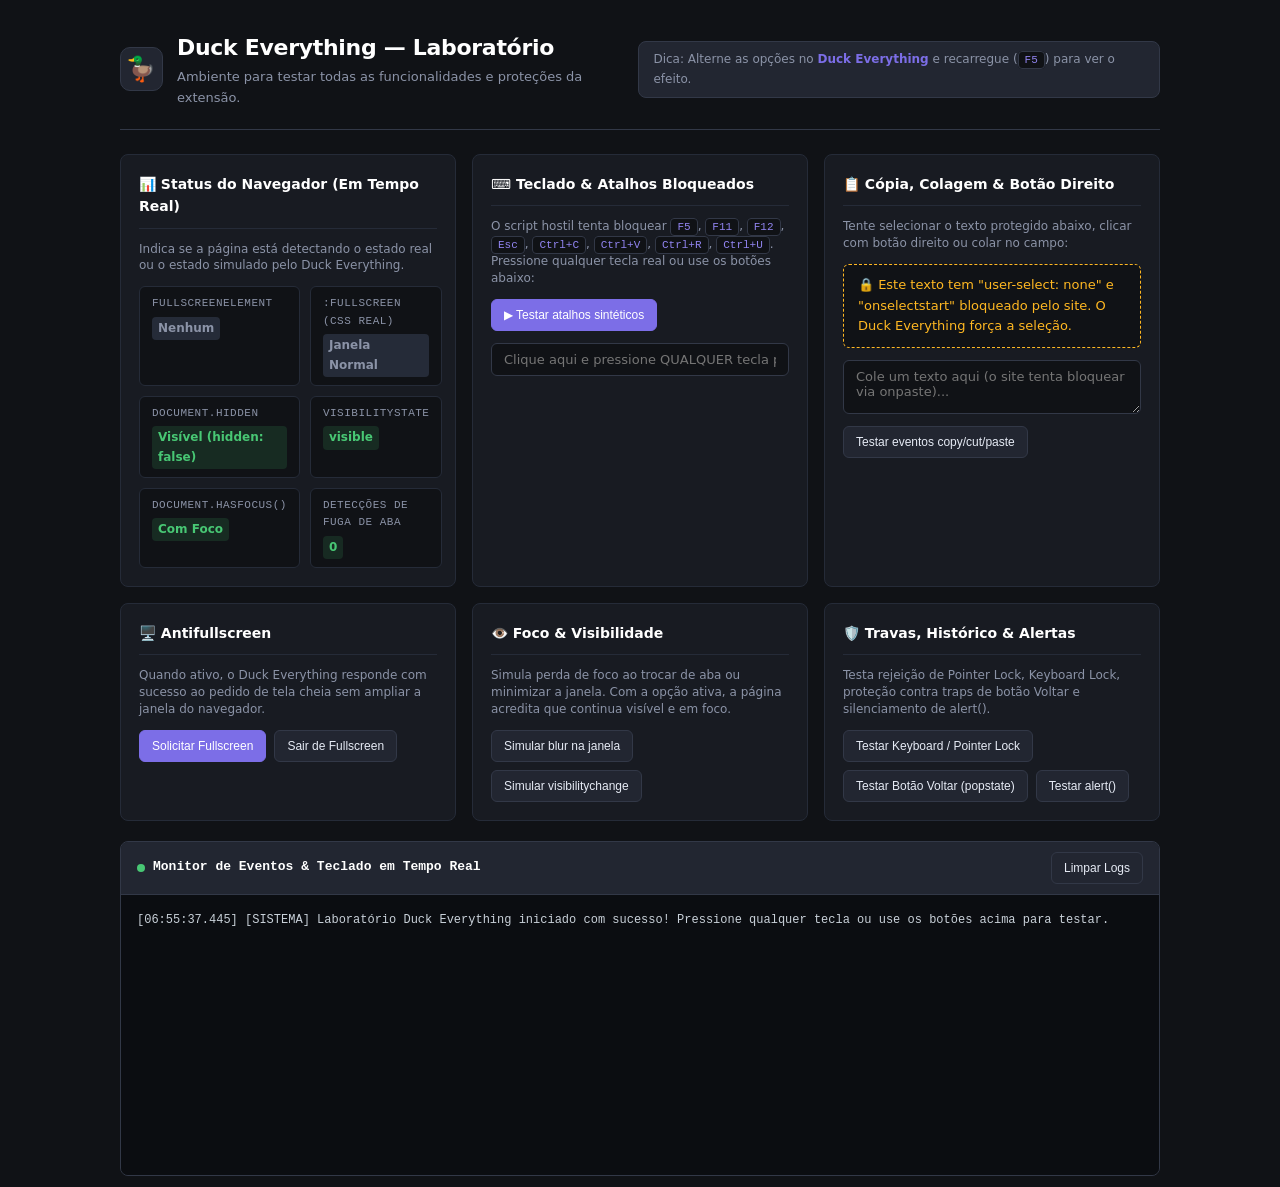
==== lab/index.html @ e4920ffb "Added Lab for testing proposes" ====
<!doctype html>
<html lang="pt-BR">
<head>
  <meta charset="utf-8">
  <meta name="viewport" content="width=device-width, initial-scale=1">
  <title>Duck Everything — Laboratório de Testes</title>
  <link rel="stylesheet" href="lab.css">
</head>
<body>
  <div class="container">
    <!-- Header -->
    <header class="header">
      <div class="header-brand">
        <div class="header-logo">🦆</div>
        <div class="header-title">
          <h1>Duck Everything — Laboratório</h1>
          <p>Ambiente para testar todas as funcionalidades e proteções da extensão.</p>
        </div>
      </div>
      <div class="header-tip">
        Dica: Alterne as opções no <strong>Duck Everything</strong> e recarregue (<kbd>F5</kbd>) para ver o efeito.
      </div>
    </header>

    <!-- Grid de Seções de Teste -->
    <div class="grid">
      
      <!-- 1. Painel de Status em Tempo Real -->
      <div class="card">
        <div class="card-header">
          <span class="card-title">📊 Status do Navegador (Em Tempo Real)</span>
        </div>
        <p class="card-desc">Indica se a página está detectando o estado real ou o estado simulado pelo Duck Everything.</p>
        <div class="status-grid">
          <div class="status-item">
            <span class="status-label">fullscreenElement</span>
            <span id="stat-fullscreen-elem" class="status-badge badge-off">Nenhum</span>
          </div>
          <div class="status-item">
            <span class="status-label">:fullscreen (CSS Real)</span>
            <span id="stat-fullscreen-real" class="status-badge badge-off">Janela Normal</span>
          </div>
          <div class="status-item">
            <span class="status-label">document.hidden</span>
            <span id="stat-hidden" class="status-badge badge-on">Visível (hidden: false)</span>
          </div>
          <div class="status-item">
            <span class="status-label">visibilityState</span>
            <span id="stat-visibility" class="status-badge badge-on">visible</span>
          </div>
          <div class="status-item">
            <span class="status-label">document.hasFocus()</span>
            <span id="stat-focus" class="status-badge badge-on">Com Foco</span>
          </div>
          <div class="status-item">
            <span class="status-label">Detecções de Fuga de Aba</span>
            <span id="stat-escapes" class="status-badge badge-on">0</span>
          </div>
        </div>
      </div>

      <!-- 2. Testes de Teclado & Atalhos -->
      <div class="card">
        <div class="card-header">
          <span class="card-title">⌨️ Teclado & Atalhos Bloqueados</span>
        </div>
        <p class="card-desc">O script hostil tenta bloquear <kbd>F5</kbd>, <kbd>F11</kbd>, <kbd>F12</kbd>, <kbd>Esc</kbd>, <kbd>Ctrl+C</kbd>, <kbd>Ctrl+V</kbd>, <kbd>Ctrl+R</kbd>, <kbd>Ctrl+U</kbd>. Pressione qualquer tecla real ou use os botões abaixo:</p>
        <div class="btn-group">
          <button id="btn-check-shortcuts" class="primary">▶ Testar atalhos sintéticos</button>
        </div>
        <input type="text" placeholder="Clique aqui e pressione QUALQUER tecla para testar o log real">
      </div>

      <!-- 3. Área de Transferência & Menu de Contexto -->
      <div class="card">
        <div class="card-header">
          <span class="card-title">📋 Cópia, Colagem & Botão Direito</span>
        </div>
        <p class="card-desc">Tente selecionar o texto protegido abaixo, clicar com botão direito ou colar no campo:</p>
        <div class="protected-box" id="selection-box" onselectstart="return false">
          🔒 Este texto tem "user-select: none" e "onselectstart" bloqueado pelo site. O Duck Everything força a seleção.
        </div>
        <textarea placeholder="Cole um texto aqui (o site tenta bloquear via onpaste)..."></textarea>
        <div class="btn-group">
          <button id="btn-test-clipboard">Testar eventos copy/cut/paste</button>
        </div>
      </div>

      <!-- 4. Antifullscreen -->
      <div class="card">
        <div class="card-header">
          <span class="card-title">🖥️ Antifullscreen</span>
        </div>
        <p class="card-desc">Quando ativo, o Duck Everything responde com sucesso ao pedido de tela cheia sem ampliar a janela do navegador.</p>
        <div class="btn-group">
          <button id="btn-start-fullscreen" class="primary">Solicitar Fullscreen</button>
          <button id="btn-exit-fullscreen">Sair de Fullscreen</button>
        </div>
      </div>

      <!-- 5. Foco & Visibilidade (Anti-Proctoring) -->
      <div class="card">
        <div class="card-header">
          <span class="card-title">👁️ Foco & Visibilidade</span>
        </div>
        <p class="card-desc">Simula perda de foco ao trocar de aba ou minimizar a janela. Com a opção ativa, a página acredita que continua visível e em foco.</p>
        <div class="btn-group">
          <button id="btn-simulate-blur">Simular blur na janela</button>
          <button id="btn-simulate-visibility">Simular visibilitychange</button>
        </div>
      </div>

      <!-- 6. Travas de Sistema (Locks & History & Alert) -->
      <div class="card">
        <div class="card-header">
          <span class="card-title">🛡️ Travas, Histórico & Alertas</span>
        </div>
        <p class="card-desc">Testa rejeição de Pointer Lock, Keyboard Lock, proteção contra traps de botão Voltar e silenciamento de alert().</p>
        <div class="btn-group">
          <button id="btn-test-locks">Testar Keyboard / Pointer Lock</button>
          <button id="btn-test-history">Testar Botão Voltar (popstate)</button>
          <button id="btn-test-alert">Testar alert()</button>
        </div>
      </div>

    </div>

    <!-- Console de Logs em Tempo Real -->
    <div class="console-card">
      <div class="console-header">
        <h3><span class="dot"></span> Monitor de Eventos & Teclado em Tempo Real</h3>
        <button id="btn-clear-log">Limpar Logs</button>
      </div>
      <pre id="log"></pre>
    </div>
  </div>

  <!-- SCRIPT HOSTIL: Tenta bloquear ações comuns -->
  <script>
    window.addEventListener('error', function(e) {
      const el = document.getElementById('log');
      if (el) el.textContent += '[ERRO NO SCRIPT] ' + e.message + ' em ' + e.filename + ':' + e.lineno + '\n';
    });

    // 1. Bloqueio de Menu de Contexto (botão direito)
    document.addEventListener('contextmenu', function(e) {
      e.preventDefault();
    }, false);

    // 2. Bloqueio de Eventos de Clipboard
    ['copy', 'cut', 'paste'].forEach(function(type) {
      document.addEventListener(type, function(e) {
        e.preventDefault();
      }, false);
    });

    // 3. Bloqueio de Seleção e Arrastar
    ['selectstart', 'dragstart'].forEach(function(type) {
      document.addEventListener(type, function(e) {
        e.preventDefault();
      }, false);
    });

    // 4. Bloqueio de Teclas de Atalho (Teclado)
    document.addEventListener('keydown', function(e) {
      var key = (e.key || '').toLowerCase();
      if (e.key === 'F5' || ((e.ctrlKey || e.metaKey) && key === 'r')) e.preventDefault();
      if ((e.ctrlKey || e.metaKey) && (key === 'c' || key === 'x')) e.preventDefault();
      if ((e.ctrlKey || e.metaKey) && key === 'v') e.preventDefault();
      if ((e.ctrlKey || e.metaKey) && key === 'u') e.preventDefault();
      if (e.key === 'F12' || ((e.ctrlKey || e.metaKey) && e.shiftKey && key === 'i')) e.preventDefault();
      if (e.key === 'F11') e.preventDefault();
      if (e.key === 'Escape' || e.key === 'Esc') e.preventDefault();
    }, false);

    // 5. Armadilha de Histórico
    try {
      history.pushState({ page: 1 }, '', location.href);
      window.addEventListener('popstate', function() {
        history.pushState({ page: 1 }, '', location.href);
      });
    } catch (e) {}

    // 6. Monitoramento de Foco / Troca de Aba
    window.__hostileTabEscapes = 0;
    window.addEventListener('blur', function() {
      window.__hostileTabEscapes = (window.__hostileTabEscapes || 0) + 1;
    });
    document.addEventListener('visibilitychange', function() {
      if (document.visibilityState === 'hidden' || document.hidden) {
        window.__hostileTabEscapes = (window.__hostileTabEscapes || 0) + 1;
      }
    });
  </script>

  <!-- SCRIPT DO LABORATÓRIO: Monitoramento e controles -->
  <script>
    (function() {
      var logBox = document.getElementById('log');

      function pad(n) { return String(n).padStart(2, '0'); }
      function timestamp() {
        var d = new Date();
        return pad(d.getHours()) + ':' + pad(d.getMinutes()) + ':' + pad(d.getSeconds()) + '.' + String(d.getMilliseconds()).padStart(3, '0');
      }

      function appendLog(category, msg) {
        var el = document.getElementById('log');
        if (!el) return;
        var time = timestamp();
        var line = '[' + time + '] [' + category.toUpperCase() + '] ' + msg + '\n';
        el.textContent += line;
        el.scrollTop = el.scrollHeight;
      }

      // 1. MONITORAMENTO REAL DO TECLADO
      window.addEventListener('keydown', function(e) {
        try {
          var modifiers = [];
          if (e.ctrlKey) modifiers.push('Ctrl');
          if (e.shiftKey) modifiers.push('Shift');
          if (e.altKey) modifiers.push('Alt');
          if (e.metaKey) modifiers.push('Meta/Cmd');

          var modStr = modifiers.length ? ' + [' + modifiers.join('+') + ']' : '';
          var status = e.defaultPrevented ? '❌ BLOQUEADO (preventDefault = true)' : '✅ LIBERADO (preventDefault = false)';

          appendLog('TECLADO', 'Tecla: "' + e.key + '" (código: ' + e.code + ')' + modStr + ' | ' + status);
        } catch (err) {
          console.error(err);
        }
      }, true);

      // 2. MONITORAMENTO DE CLIPBOARD E MOUSE
      ['copy', 'cut', 'paste'].forEach(function(type) {
        document.addEventListener(type, function(e) {
          try {
            var status = e.defaultPrevented ? '❌ BLOQUEADO pelo site' : '✅ LIBERADO pelo navegador';
            appendLog('CLIPBOARD', 'Evento "' + type + '" acionado | ' + status);
          } catch (err) {}
        }, true);
      });

      document.addEventListener('contextmenu', function(e) {
        try {
          var status = e.defaultPrevented ? '❌ BLOQUEADO pelo site' : '✅ LIBERADO pelo navegador (menu de contexto deve abrir)';
          appendLog('MOUSE', 'Clique com botão direito (contextmenu) | ' + status);
        } catch (err) {}
      }, true);

      // 3. MONITORAMENTO DE FOCO E VISIBILIDADE
      window.addEventListener('blur', function() {
        appendLog('FOCO', 'Evento "blur" recebido pela janela (perdeu foco)');
      }, true);

      window.addEventListener('focus', function() {
        appendLog('FOCO', 'Evento "focus" recebido pela janela (ganhou foco)');
      }, true);

      document.addEventListener('visibilitychange', function() {
        try {
          appendLog('VISIBILIDADE', 'visibilityState mudou para: "' + document.visibilityState + '" (hidden: ' + document.hidden + ')');
        } catch (err) {}
      }, true);

      document.addEventListener('fullscreenchange', function() {
        appendLog('FULLSCREEN', 'fullscreenchange disparado! fullscreenElement=' + !!document.fullscreenElement);
        updateStatus();
      });

      // 4. ATUALIZAÇÃO DO PAINEL DE STATUS
      function updateStatus() {
        try {
          var fsElem = false;
          try { fsElem = !!(document.fullscreenElement || document.webkitFullscreenElement || document.mozFullScreenElement); } catch (e) {}

          var realCSS = false;
          try {
            if (fsElem) {
              realCSS = !!(document.querySelector(':fullscreen') || document.querySelector(':-moz-full-screen') || document.querySelector(':-webkit-full-screen'));
            }
          } catch (e) {}

          var hidden = false;
          try { hidden = !!document.hidden; } catch (e) {}

          var visState = 'visible';
          try { visState = document.visibilityState || 'visible'; } catch (e) {}

          var focus = true;
          try { focus = typeof document.hasFocus === 'function' ? document.hasFocus() : true; } catch (e) {}

          var escapes = window.__hostileTabEscapes || 0;

          function setBadge(id, active, activeText, inactiveText) {
            var el = document.getElementById(id);
            if (!el) return;
            el.textContent = active ? activeText : inactiveText;
            el.className = 'status-badge ' + (active ? 'badge-on' : 'badge-off');
          }

          setBadge('stat-fullscreen-elem', fsElem, 'Ativo (Simulado/Real)', 'Nenhum');
          setBadge('stat-fullscreen-real', realCSS, 'Em Tela Cheia Real', 'Janela Normal');
          setBadge('stat-hidden', !hidden, 'Visível (hidden: false)', 'Oculto (hidden: true)');
          setBadge('stat-visibility', visState === 'visible', 'visible', visState);
          setBadge('stat-focus', focus, 'Com Foco', 'Sem Foco');

          var escapeEl = document.getElementById('stat-escapes');
          if (escapeEl) {
            escapeEl.textContent = escapes;
            escapeEl.className = 'status-badge ' + (escapes > 0 ? 'badge-warn' : 'badge-on');
          }
        } catch (err) {
          console.error(err);
        }
      }

      // 5. REGISTRO IMEDIATO DOS BOTÕES
      function bind(id, fn) {
        var el = document.getElementById(id);
        if (el) {
          el.onclick = fn;
        }
      }

      bind('btn-start-fullscreen', function() {
        try {
          appendLog('FULLSCREEN', 'Chamando document.documentElement.requestFullscreen()…');
          var elem = document.documentElement;
          var requestFn = elem.requestFullscreen || elem.webkitRequestFullscreen || elem.mozRequestFullScreen;
          if (!requestFn) {
            appendLog('FULLSCREEN', 'requestFullscreen não suportado neste navegador.');
            return;
          }
          var promise = requestFn.call(elem);
          if (promise && typeof promise.then === 'function') {
            promise.then(function() {
              appendLog('FULLSCREEN', 'Promise de fullscreen resolvida com SUCESSO! (Com Antifullscreen ativo, a janela real NÃO expande)');
              updateStatus();
            }).catch(function(e) {
              appendLog('FULLSCREEN', 'Fullscreen rejeitado/falhou: ' + e.name + ' - ' + e.message);
              updateStatus();
            });
          } else {
            appendLog('FULLSCREEN', 'requestFullscreen executado (modo legado).');
            updateStatus();
          }
        } catch (e) {
          appendLog('FULLSCREEN', 'Erro ao chamar fullscreen: ' + e.message);
        }
      });

      bind('btn-exit-fullscreen', function() {
        try {
          appendLog('FULLSCREEN', 'Chamando document.exitFullscreen()…');
          var exitFn = document.exitFullscreen || document.webkitExitFullscreen || document.mozCancelFullScreen;
          if (exitFn) {
            var promise = exitFn.call(document);
            if (promise && typeof promise.then === 'function') {
              promise.then(function() {
                appendLog('FULLSCREEN', 'Saída de fullscreen concluída.');
                updateStatus();
              }).catch(function(e) {
                appendLog('FULLSCREEN', 'Erro ao sair: ' + e.message);
              });
            } else {
              appendLog('FULLSCREEN', 'Saída de fullscreen chamada.');
              updateStatus();
            }
          }
        } catch (e) {
          appendLog('FULLSCREEN', 'Erro ao sair do fullscreen: ' + e.message);
        }
      });

      bind('btn-check-shortcuts', function() {
        appendLog('TESTE', '--- Iniciando teste sintético de atalhos protegidos ---');
        var tests = [
          { key: 'F5', ctrlKey: false },
          { key: 'F11', ctrlKey: false },
          { key: 'F12', ctrlKey: false },
          { key: 'Escape', ctrlKey: false },
          { key: 'c', ctrlKey: true },
          { key: 'v', ctrlKey: true },
          { key: 'r', ctrlKey: true },
          { key: 'u', ctrlKey: true }
        ];

        tests.forEach(function(item) {
          var e = new KeyboardEvent('keydown', { key: item.key, ctrlKey: item.ctrlKey, bubbles: true, cancelable: true });
          document.dispatchEvent(e);
          var label = (item.ctrlKey ? 'Ctrl+' : '') + item.key;
          var status = e.defaultPrevented ? '❌ Bloqueado pelo site' : '✅ Liberado pelo Duck Everything';
          appendLog('ATALHO', label + ': ' + status);
        });

        var ctx = new MouseEvent('contextmenu', { bubbles: true, cancelable: true });
        document.dispatchEvent(ctx);
        appendLog('ATALHO', 'Botão direito (contextmenu): ' + (ctx.defaultPrevented ? '❌ Bloqueado' : '✅ Liberado'));
      });

      bind('btn-simulate-blur', function() {
        appendLog('TESTE', 'Disparando evento sintético window.blur…');
        window.dispatchEvent(new Event('blur'));
        updateStatus();
      });

      bind('btn-simulate-visibility', function() {
        appendLog('TESTE', 'Disparando evento sintético document.visibilitychange…');
        document.dispatchEvent(new Event('visibilitychange'));
        updateStatus();
      });

      bind('btn-test-clipboard', function() {
        appendLog('TESTE', '--- Testando eventos de cópia/colagem ---');
        ['copy', 'cut', 'paste'].forEach(function(type) {
          var e = new Event(type, { bubbles: true, cancelable: true });
          document.dispatchEvent(e);
          var status = e.defaultPrevented ? '❌ Bloqueado' : '✅ Liberado';
          appendLog('CLIPBOARD', type + ': ' + status);
        });
      });

      bind('btn-test-alert', function() {
        appendLog('ALERTA', 'Chamando window.alert("Teste Duck Everything")…');
        var start = performance.now();
        window.alert('Se você está lendo isso, a opção "Silenciar alertas" está desligada ou desativada.');
        var duration = performance.now() - start;
        if (duration < 50) {
          appendLog('ALERTA', 'window.alert() executou em ' + duration.toFixed(1) + 'ms sem travar a tela (SILENCIADO com sucesso pelo Duck Everything)');
        } else {
          appendLog('ALERTA', 'window.alert() exibiu popup e bloqueou por ' + duration.toFixed(0) + 'ms (Alerta NÃO silenciado)');
        }
      });

      bind('btn-test-locks', function() {
        appendLog('LOCKS', '--- Testando proteções contra trava de mouse e teclado ---');
        try {
          if (document.documentElement.requestPointerLock) {
            appendLog('LOCKS', 'Chamando document.documentElement.requestPointerLock()…');
            var p = document.documentElement.requestPointerLock();
            if (p && typeof p.then === 'function') {
              p.then(function() {
                appendLog('LOCKS', 'Pointer Lock aceito! (Opção "Bloquear captura" desligada)');
              }).catch(function(e) {
                appendLog('LOCKS', 'Pointer Lock NEGADO: ' + e.name + ' (' + e.message + ') ✅ (Protegido pelo Duck Everything)');
              });
            }
          }
        } catch (e) {
          appendLog('LOCKS', 'Pointer Lock erro: ' + e.message);
        }

        try {
          if (navigator.keyboard && navigator.keyboard.lock) {
            appendLog('LOCKS', 'Chamando navigator.keyboard.lock()…');
            navigator.keyboard.lock().then(function() {
              appendLog('LOCKS', 'Keyboard Lock aceito! (Opção "Bloquear captura" desligada)');
            }).catch(function(e) {
              appendLog('LOCKS', 'Keyboard Lock NEGADO: ' + e.name + ' (' + e.message + ') ✅ (Protegido pelo Duck Everything)');
            });
          } else {
            appendLog('LOCKS', 'navigator.keyboard.lock não suportado nativamente neste navegador.');
          }
        } catch (e) {
          appendLog('LOCKS', 'Keyboard Lock erro: ' + e.message);
        }
      });

      bind('btn-test-history', function() {
        appendLog('HISTÓRICO', 'Testando botão voltar: empurrando estado e disparando popstate…');
        try {
          history.pushState({ page: 'teste' }, '', location.href);
          var e = new PopStateEvent('popstate', { state: { page: 'teste' }, bubbles: true, cancelable: true });
          window.dispatchEvent(e);
          appendLog('HISTÓRICO', 'Evento popstate despachado. Se "Liberar botão Voltar" estiver ativo, handlers hostis foram interceptados.');
        } catch (err) {
          appendLog('HISTÓRICO', 'Erro ao testar histórico: ' + err.message);
        }
      });

      bind('btn-clear-log', function() {
        var el = document.getElementById('log');
        if (el) el.textContent = '';
      });

      // 6. EXECUÇÃO IMEDIATA E CONTÍNUA
      updateStatus();
      setInterval(updateStatus, 500);
      appendLog('SISTEMA', 'Laboratório Duck Everything iniciado com sucesso! Pressione qualquer tecla ou use os botões acima para testar.');

    })();
  </script>
</body>
</html>
---- lab/lab.css ----
/* ═══════════════════════════════════════════════════════
   Duck Everything — Laboratório de Testes (Styles)
   ═══════════════════════════════════════════════════════ */

:root {
  --bg-base: #101216;
  --bg-surface: #181b22;
  --bg-elevated: #222631;
  --bg-hover: #2c3240;
  --border: #323847;
  --border-subtle: #252b38;
  --accent: #7c6ee7;
  --accent-hover: #9184f0;
  --accent-dim: #7c6ee733;
  --text-main: #e6ebf5;
  --text-muted: #8b93a7;
  --green: #48c774;
  --green-dim: #48c77422;
  --red: #f14668;
  --red-dim: #f1466822;
  --yellow: #ffb822;
  --yellow-dim: #ffb82222;
  --radius: 8px;
}

*, *::before, *::after { box-sizing: border-box; margin: 0; padding: 0; }

body {
  font: 14px/1.6 system-ui, -apple-system, sans-serif;
  background: var(--bg-base);
  color: var(--text-main);
  padding: 30px 20px;
}

.container {
  max-width: 1040px;
  margin: 0 auto;
}

/* ── Header ── */
.header {
  display: flex;
  align-items: center;
  justify-content: space-between;
  padding-bottom: 20px;
  border-bottom: 1px solid var(--border);
  margin-bottom: 24px;
}
.header-brand {
  display: flex;
  align-items: center;
  gap: 14px;
}
.header-logo {
  width: 44px;
  height: 44px;
  background: var(--bg-elevated);
  border: 1px solid var(--border);
  border-radius: 10px;
  display: flex;
  align-items: center;
  justify-content: center;
  font-size: 24px;
}
.header-title h1 {
  font-size: 22px;
  font-weight: 700;
  color: #fff;
  letter-spacing: -0.3px;
}
.header-title p {
  color: var(--text-muted);
  font-size: 13px;
  margin-top: 2px;
}
.header-tip {
  background: var(--bg-elevated);
  border: 1px solid var(--border);
  border-radius: var(--radius);
  padding: 8px 14px;
  font-size: 12px;
  color: var(--text-muted);
}
.header-tip strong {
  color: var(--accent);
}

/* ── Grid Layout ── */
.grid {
  display: grid;
  grid-template-columns: repeat(auto-fit, minmax(320px, 1fr));
  gap: 16px;
  margin-bottom: 20px;
}

/* ── Cards ── */
.card {
  background: var(--bg-surface);
  border: 1px solid var(--border-subtle);
  border-radius: var(--radius);
  padding: 18px;
  display: flex;
  flex-direction: column;
  gap: 12px;
}
.card-header {
  display: flex;
  align-items: center;
  justify-content: space-between;
  border-bottom: 1px solid var(--border-subtle);
  padding-bottom: 10px;
}
.card-title {
  font-size: 14px;
  font-weight: 600;
  color: #fff;
  display: flex;
  align-items: center;
  gap: 8px;
}
.card-desc {
  font-size: 12px;
  color: var(--text-muted);
  line-height: 1.4;
}

/* ── Status List ── */
.status-grid {
  display: grid;
  grid-template-columns: 1fr 1fr;
  gap: 10px;
}
.status-item {
  background: var(--bg-base);
  border: 1px solid var(--border-subtle);
  border-radius: 6px;
  padding: 8px 12px;
  display: flex;
  flex-direction: column;
  gap: 4px;
}
.status-label {
  font-size: 11px;
  color: var(--text-muted);
  text-transform: uppercase;
  letter-spacing: 0.5px;
  font-family: monospace;
}
.status-badge {
  font-size: 12px;
  font-weight: 600;
  display: inline-block;
  border-radius: 4px;
  padding: 2px 6px;
  width: fit-content;
}
.badge-on {
  background: var(--green-dim);
  color: var(--green);
}
.badge-off {
  background: var(--border-subtle);
  color: var(--text-muted);
}
.badge-warn {
  background: var(--yellow-dim);
  color: var(--yellow);
}

/* ── Interactive Elements ── */
.btn-group {
  display: flex;
  flex-wrap: wrap;
  gap: 8px;
}
button {
  background: var(--bg-elevated);
  color: var(--text-main);
  border: 1px solid var(--border);
  border-radius: 6px;
  padding: 8px 12px;
  font-size: 12px;
  font-weight: 500;
  cursor: pointer;
  transition: all 0.15s ease;
  display: inline-flex;
  align-items: center;
  gap: 6px;
}
button:hover {
  background: var(--bg-hover);
  border-color: var(--accent);
  color: #fff;
}
button.primary {
  background: var(--accent);
  border-color: var(--accent);
  color: #fff;
}
button.primary:hover {
  background: var(--accent-hover);
  border-color: var(--accent-hover);
}
button.danger {
  background: var(--red-dim);
  border-color: var(--red);
  color: var(--red);
}
button.danger:hover {
  background: var(--red);
  color: #fff;
}

input, textarea {
  width: 100%;
  background: var(--bg-base);
  border: 1px solid var(--border);
  border-radius: 6px;
  padding: 8px 12px;
  color: #fff;
  font: 13px system-ui;
  outline: none;
  transition: border-color 0.15s;
}
input:focus, textarea:focus {
  border-color: var(--accent);
}
textarea {
  resize: vertical;
  min-height: 54px;
}

.protected-box {
  background: var(--bg-base);
  border: 1px dashed var(--yellow);
  border-radius: 6px;
  padding: 10px 14px;
  font-size: 13px;
  color: var(--yellow);
  user-select: none;
  -webkit-user-select: none;
}

kbd {
  background: var(--bg-base);
  border: 1px solid var(--border);
  border-radius: 4px;
  padding: 2px 6px;
  font-family: monospace;
  font-size: 11px;
  color: var(--accent-hover);
}

/* ── Console Log Area ── */
.console-card {
  background: var(--bg-surface);
  border: 1px solid var(--border);
  border-radius: var(--radius);
  margin-top: 10px;
  overflow: hidden;
}
.console-header {
  display: flex;
  align-items: center;
  justify-content: space-between;
  padding: 10px 16px;
  background: var(--bg-elevated);
  border-bottom: 1px solid var(--border);
}
.console-header h3 {
  font-size: 13px;
  font-weight: 600;
  color: #fff;
  font-family: monospace;
  display: flex;
  align-items: center;
  gap: 8px;
}
.console-header .dot {
  width: 8px;
  height: 8px;
  border-radius: 50%;
  background: var(--green);
}
pre#log {
  background: #0b0d11;
  color: #c9d1d9;
  font: 12px/1.5 'Cascadia Code', 'Fira Code', 'JetBrains Mono', Consolas, monospace;
  padding: 16px;
  height: 280px;
  overflow-y: auto;
  white-space: pre-wrap;
  word-break: break-all;
  scrollbar-width: thin;
}
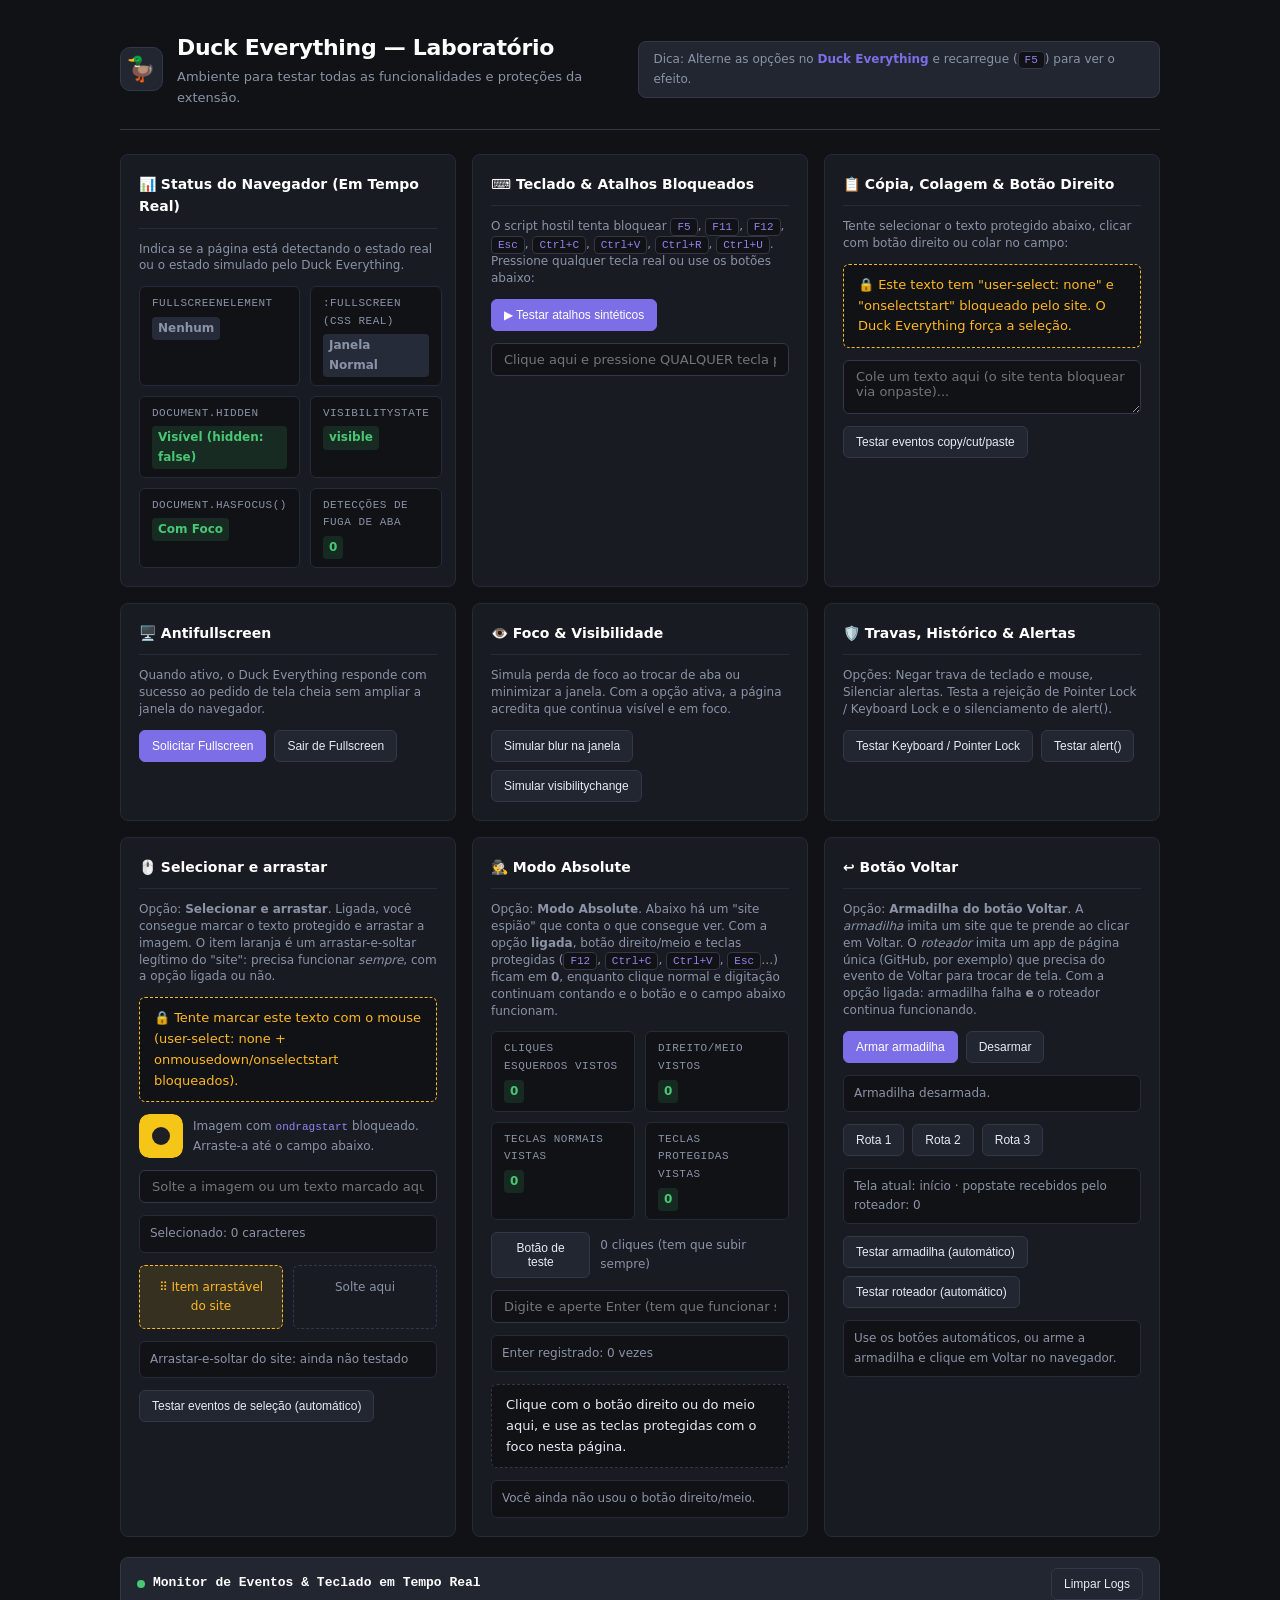
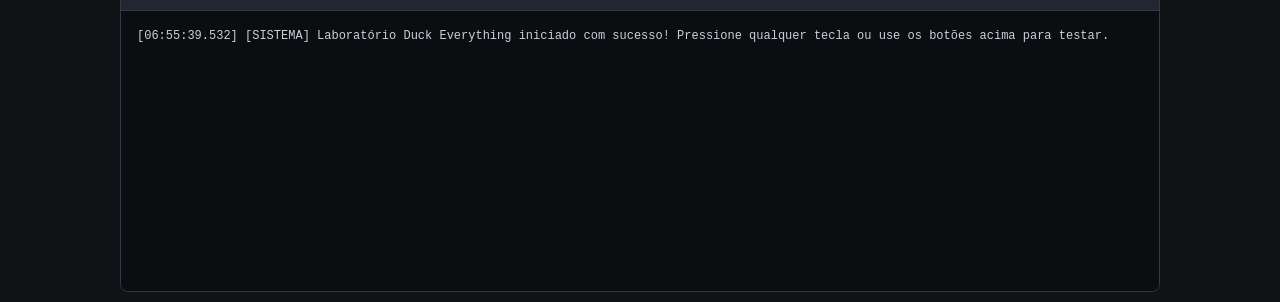
==== commit 0caf2661: "Fix Chrome support and rework option rules so each toggle only affects its own feature" ====
--- a/lab/index.html
+++ b/lab/index.html
@@ -115,12 +115,83 @@
         <div class="card-header">
           <span class="card-title">🛡️ Travas, Histórico & Alertas</span>
         </div>
-        <p class="card-desc">Testa rejeição de Pointer Lock, Keyboard Lock, proteção contra traps de botão Voltar e silenciamento de alert().</p>
+        <p class="card-desc">Opções: Negar trava de teclado e mouse, Silenciar alertas. Testa a rejeição de Pointer Lock / Keyboard Lock e o silenciamento de alert().</p>
         <div class="btn-group">
           <button id="btn-test-locks">Testar Keyboard / Pointer Lock</button>
-          <button id="btn-test-history">Testar Botão Voltar (popstate)</button>
           <button id="btn-test-alert">Testar alert()</button>
         </div>
+      </div>
+
+      <!-- 7. Selecionar e arrastar -->
+      <div class="card">
+        <div class="card-header">
+          <span class="card-title">🖱️ Selecionar e arrastar</span>
+        </div>
+        <p class="card-desc">Opção: <strong>Selecionar e arrastar</strong>. Ligada, você consegue marcar o texto protegido e arrastar a imagem. O item laranja é um arrastar-e-soltar legítimo do "site": precisa funcionar <em>sempre</em>, com a opção ligada ou não.</p>
+        <div class="protected-box nosel" id="sel-protected" onselectstart="return false" onmousedown="return false">
+          🔒 Tente marcar este texto com o mouse (user-select: none + onmousedown/onselectstart bloqueados).
+        </div>
+        <div class="drag-row">
+          <img id="drag-img" ondragstart="return false" alt="pato" width="44" height="44"
+               src="data:image/svg+xml;utf8,%3Csvg xmlns='http://www.w3.org/2000/svg' width='44' height='44'%3E%3Crect width='44' height='44' rx='10' fill='%23f5c518'/%3E%3Ccircle cx='22' cy='22' r='9' fill='%231e1f24'/%3E%3C/svg%3E">
+          <span>Imagem com <code>ondragstart</code> bloqueado. Arraste-a até o campo abaixo.</span>
+        </div>
+        <input type="text" id="drop-field" placeholder="Solte a imagem ou um texto marcado aqui">
+        <div class="result" id="sel-readout">Selecionado: 0 caracteres</div>
+        <div class="dnd">
+          <div id="dnd-item" class="dnd-item" draggable="true">⠿ Item arrastável do site</div>
+          <div id="dnd-zone" class="dnd-zone">Solte aqui</div>
+        </div>
+        <div class="result" id="dnd-result">Arrastar-e-soltar do site: ainda não testado</div>
+        <div class="btn-group">
+          <button id="btn-test-selection">Testar eventos de seleção (automático)</button>
+        </div>
+      </div>
+
+      <!-- 8. Modo Absolute -->
+      <div class="card">
+        <div class="card-header">
+          <span class="card-title">🕵️ Modo Absolute</span>
+        </div>
+        <p class="card-desc">Opção: <strong>Modo Absolute</strong>. Abaixo há um "site espião" que conta o que consegue ver. Com a opção <strong>ligada</strong>, botão direito/meio e teclas protegidas (<kbd>F12</kbd>, <kbd>Ctrl+C</kbd>, <kbd>Ctrl+V</kbd>, <kbd>Esc</kbd>…) ficam em <strong>0</strong>, enquanto clique normal e digitação continuam contando e o botão e o campo abaixo funcionam.</p>
+        <div class="status-grid">
+          <div class="status-item"><span class="status-label">Cliques esquerdos vistos</span><span id="spy-left" class="status-badge badge-on">0</span></div>
+          <div class="status-item"><span class="status-label">Direito/meio vistos</span><span id="spy-other" class="status-badge badge-on">0</span></div>
+          <div class="status-item"><span class="status-label">Teclas normais vistas</span><span id="spy-keys" class="status-badge badge-on">0</span></div>
+          <div class="status-item"><span class="status-label">Teclas protegidas vistas</span><span id="spy-prot" class="status-badge badge-on">0</span></div>
+        </div>
+        <div class="drag-row">
+          <button id="abs-button">Botão de teste</button>
+          <span id="abs-button-count">0 cliques (tem que subir sempre)</span>
+        </div>
+        <input type="text" id="abs-input" placeholder="Digite e aperte Enter (tem que funcionar sempre)">
+        <div class="result" id="abs-input-count">Enter registrado: 0 vezes</div>
+        <div class="protected-box" id="abs-pad" style="user-select:text;color:var(--text-main);border-color:var(--border)">Clique com o botão direito ou do meio aqui, e use as teclas protegidas com o foco nesta página.</div>
+        <div class="result" id="abs-verdict">Você ainda não usou o botão direito/meio.</div>
+      </div>
+
+      <!-- 9. Botão Voltar -->
+      <div class="card">
+        <div class="card-header">
+          <span class="card-title">↩️ Botão Voltar</span>
+        </div>
+        <p class="card-desc">Opção: <strong>Armadilha do botão Voltar</strong>. A <em>armadilha</em> imita um site que te prende ao clicar em Voltar. O <em>roteador</em> imita um app de página única (GitHub, por exemplo) que precisa do evento de Voltar para trocar de tela. Com a opção ligada: armadilha falha <strong>e</strong> o roteador continua funcionando.</p>
+        <div class="btn-group">
+          <button id="trap-arm" class="primary">Armar armadilha</button>
+          <button id="trap-disarm">Desarmar</button>
+        </div>
+        <div class="result" id="trap-status">Armadilha desarmada.</div>
+        <div class="btn-group">
+          <button id="route-1">Rota 1</button>
+          <button id="route-2">Rota 2</button>
+          <button id="route-3">Rota 3</button>
+        </div>
+        <div class="result" id="route-status">Tela atual: início · popstate recebidos pelo roteador: 0</div>
+        <div class="btn-group">
+          <button id="btn-test-trap">Testar armadilha (automático)</button>
+          <button id="btn-test-router">Testar roteador (automático)</button>
+        </div>
+        <div class="result" id="history-result">Use os botões automáticos, ou arme a armadilha e clique em Voltar no navegador.</div>
       </div>
 
     </div>
@@ -157,9 +228,15 @@
     // 3. Bloqueio de Seleção e Arrastar
     ['selectstart', 'dragstart'].forEach(function(type) {
       document.addEventListener(type, function(e) {
+        // Um site real não bloqueia o próprio arrastar-e-soltar.
+        if (e.target.closest && e.target.closest('[draggable="true"]')) return;
         e.preventDefault();
       }, false);
     });
+    // 3b. Anti-seleção por mousedown (área .nosel)
+    document.addEventListener('mousedown', function(e) {
+      if (e.target.closest && e.target.closest('.nosel')) e.preventDefault();
+    }, false);
 
     // 4. Bloqueio de Teclas de Atalho (Teclado)
     document.addEventListener('keydown', function(e) {
@@ -173,13 +250,13 @@
       if (e.key === 'Escape' || e.key === 'Esc') e.preventDefault();
     }, false);
 
-    // 5. Armadilha de Histórico
-    try {
-      history.pushState({ page: 1 }, '', location.href);
-      window.addEventListener('popstate', function() {
-        history.pushState({ page: 1 }, '', location.href);
-      });
-    } catch (e) {}
+    // 5. Armadilha de Histórico: só liga ao clicar em "Armar armadilha" (cartão Botão Voltar)
+    window.__trap = { armed: false, reacted: 0 };
+    window.addEventListener('popstate', function() {
+      if (!window.__trap.armed) return;
+      window.__trap.reacted++;
+      history.pushState({ trap: true }, '', location.href);
+    });
 
     // 6. Monitoramento de Foco / Troca de Aba
     window.__hostileTabEscapes = 0;
@@ -491,5 +568,111 @@
 
     })();
   </script>
+
+  <!-- SCRIPT DO LABORATÓRIO: testes de seleção, Absolute e Voltar -->
+  <script>
+    (function() {
+      var $ = function(id) { return document.getElementById(id); };
+      function log(cat, msg) {
+        var el = $('log'); if (!el) return;
+        var d = new Date(), p = function(n, w) { return String(n).padStart(w || 2, '0'); };
+        el.textContent += '[' + p(d.getHours()) + ':' + p(d.getMinutes()) + ':' + p(d.getSeconds()) + '.' + p(d.getMilliseconds(), 3) + '] [' + cat + '] ' + msg + '\n';
+        el.scrollTop = el.scrollHeight;
+      }
+      function set(id, text, cls) { var el = $(id); if (!el) return; el.textContent = text; if (cls !== undefined) el.className = 'result ' + cls; }
+
+      // ── Selecionar e arrastar ──
+      document.addEventListener('selectionchange', function() {
+        set('sel-readout', 'Selecionado: ' + String(window.getSelection()).length + ' caracteres');
+      });
+      var dndStarts = 0;
+      $('dnd-item').addEventListener('dragstart', function(e) {
+        dndStarts++; e.dataTransfer.setData('text/plain', 'item-do-site');
+        set('dnd-result', 'Arrastar-e-soltar do site: arrastando… (dragstart visto ' + dndStarts + 'x)');
+      });
+      $('dnd-zone').addEventListener('dragover', function(e) { e.preventDefault(); });
+      $('dnd-zone').addEventListener('drop', function(e) {
+        e.preventDefault();
+        set('dnd-result', 'Arrastar-e-soltar do site: ✅ funcionou (soltou "' + e.dataTransfer.getData('text/plain') + '")', 'ok');
+        log('ARRASTAR', 'Drop legítimo do site recebido.');
+      });
+      $('btn-test-selection').onclick = function() {
+        var box = $('sel-protected');
+        ['selectstart', 'dragstart'].forEach(function(type) {
+          var e = new Event(type, { bubbles: true, cancelable: true });
+          box.dispatchEvent(e);
+          log('SELEÇÃO', type + ': ' + (e.defaultPrevented ? '❌ Bloqueado pelo site' : '✅ Liberado'));
+        });
+        var m = new MouseEvent('mousedown', { bubbles: true, cancelable: true, button: 0 });
+        box.dispatchEvent(m);
+        log('SELEÇÃO', 'mousedown (anti-seleção): ' + (m.defaultPrevented ? '❌ Bloqueado pelo site' : '✅ Liberado'));
+      };
+
+      // ── Modo Absolute: o "site espião" ──
+      var spy = { left: 0, other: 0, keys: 0, prot: 0 }, real = { other: 0 }, enters = 0, btnClicks = 0;
+      function isProtected(e) {
+        var k = (e.key || '').toLowerCase(), m = e.ctrlKey || e.metaKey;
+        return ['f5', 'f11', 'f12', 'escape'].indexOf(k) > -1 || (m && ['c', 'x', 'v', 'r', 'u', 'i'].indexOf(k) > -1);
+      }
+      function refresh() {
+        set('spy-left', spy.left); set('spy-other', spy.other); set('spy-keys', spy.keys); set('spy-prot', spy.prot);
+        ['spy-other', 'spy-prot'].forEach(function(id) { $(id).className = 'status-badge ' + (Number($(id).textContent) > 0 ? 'badge-warn' : 'badge-on'); });
+        if (real.other === 0) set('abs-verdict', 'Você ainda não usou o botão direito/meio.', '');
+        else if (spy.other === 0) set('abs-verdict', '✅ Você clicou ' + real.other + 'x com direito/meio e o site não viu nenhum (Modo Absolute ativo).', 'ok');
+        else set('abs-verdict', '👀 Você clicou ' + real.other + 'x com direito/meio e o site viu ' + spy.other + ' (Modo Absolute desligado).', 'warn');
+      }
+      // pointerdown não é tocado pela extensão: serve de "verdade" do que você realmente fez.
+      window.addEventListener('pointerdown', function(e) { if (e.button !== 0) { real.other++; refresh(); } }, true);
+      window.addEventListener('mousedown', function(e) { if (e.button === 0) spy.left++; else spy.other++; refresh(); }, true);
+      window.addEventListener('keydown', function(e) { if (isProtected(e)) spy.prot++; else spy.keys++; refresh(); }, true);
+      $('abs-button').onclick = function() { btnClicks++; set('abs-button-count', btnClicks + ' cliques (tem que subir sempre)'); };
+      $('abs-input').addEventListener('keydown', function(e) { if (e.key === 'Enter') { enters++; set('abs-input-count', 'Enter registrado: ' + enters + ' vezes'); } });
+      refresh();
+
+      // ── Botão Voltar ──
+      function arm(on) {
+        window.__trap.armed = on;
+        set('trap-status', on ? 'Armadilha ARMADA. Clique em Voltar no navegador. Reações: ' + window.__trap.reacted : 'Armadilha desarmada.');
+      }
+      $('trap-arm').onclick = function() { history.pushState({ trap: true }, '', location.href); arm(true); log('VOLTAR', 'Armadilha armada.'); };
+      $('trap-disarm').onclick = function() { arm(false); };
+      window.addEventListener('popstate', function() {
+        if (window.__trap.armed) set('trap-status', 'Armadilha ARMADA. Reações: ' + window.__trap.reacted + ' · entradas no histórico: ' + history.length);
+      });
+      var screenName = 'início', pops = 0;
+      function render() { set('route-status', 'Tela atual: ' + screenName + ' · popstate recebidos pelo roteador: ' + pops); }
+      [1, 2, 3].forEach(function(n) {
+        $('route-' + n).onclick = function() { screenName = 'rota ' + n; history.pushState({ route: n }, '', '#/rota-' + n); render(); };
+      });
+      // Roteador de SPA: troca de tela a partir do popstate (como o GitHub/Turbo fazem).
+      window.addEventListener('popstate', function(e) {
+        pops++; screenName = e.state && e.state.route ? 'rota ' + e.state.route : 'início'; render();
+      });
+      $('btn-test-trap').onclick = function() {
+        arm(true);
+        // replaceState não é bloqueado; se depois do popstate o estado virar {trap:true}, a armadilha empurrou o histórico.
+        history.replaceState({ probe: true }, '', location.href);
+        window.dispatchEvent(new PopStateEvent('popstate', { state: null }));
+        setTimeout(function() {
+          var grew = !!(history.state && history.state.trap);
+          arm(false);
+          set('history-result', grew ? '❌ A armadilha empurrou o histórico (opção desligada).' : '✅ A armadilha não conseguiu prender o histórico.', grew ? 'warn' : 'ok');
+          log('VOLTAR', 'Teste da armadilha: ' + (grew ? 'prendeu' : 'bloqueada'));
+        }, 60);
+      };
+      $('btn-test-router').onclick = function() {
+        var seen = pops;
+        history.pushState({ route: 1 }, '', '#/rota-1'); screenName = 'rota 1';
+        history.pushState({ route: 2 }, '', '#/rota-2'); screenName = 'rota 2'; render();
+        history.back();
+        setTimeout(function() {
+          var okay = pops > seen && screenName === 'rota 1';
+          set('history-result', okay ? '✅ O roteador recebeu o Voltar e trocou de tela.' : '❌ O Voltar foi engolido: a URL mudou, mas a tela ficou em "' + screenName + '" (igual ao bug do GitHub).', okay ? 'ok' : 'warn');
+          log('VOLTAR', 'Teste do roteador: ' + (okay ? 'ok' : 'FALHOU'));
+        }, 150);
+      };
+    })();
+  </script>
 </body>
+
 </html>
--- a/lab/lab.css
+++ b/lab/lab.css
@@ -293,3 +293,25 @@
   word-break: break-all;
   scrollbar-width: thin;
 }
+
+/* ── Testes de seleção, Absolute e Voltar ── */
+.result {
+  font-size: 12px;
+  color: var(--text-muted);
+  background: var(--bg-base);
+  border: 1px solid var(--border-subtle);
+  border-radius: 6px;
+  padding: 8px 10px;
+}
+.result.ok   { color: var(--green);  border-color: var(--green);  background: var(--green-dim); }
+.result.warn { color: var(--yellow); border-color: var(--yellow); background: var(--yellow-dim); }
+.drag-row { display: flex; align-items: center; gap: 10px; font-size: 12px; color: var(--text-muted); }
+.drag-row img { border-radius: 10px; flex: none; }
+.dnd { display: grid; grid-template-columns: 1fr 1fr; gap: 10px; }
+.dnd-item, .dnd-zone {
+  padding: 12px; border-radius: 6px; font-size: 12px; text-align: center;
+  border: 1px dashed var(--border);
+}
+.dnd-item { background: var(--yellow-dim); color: var(--yellow); border-color: var(--yellow); cursor: grab; }
+.dnd-zone { color: var(--text-muted); }
+code { font-family: monospace; font-size: 11px; color: var(--accent-hover); }
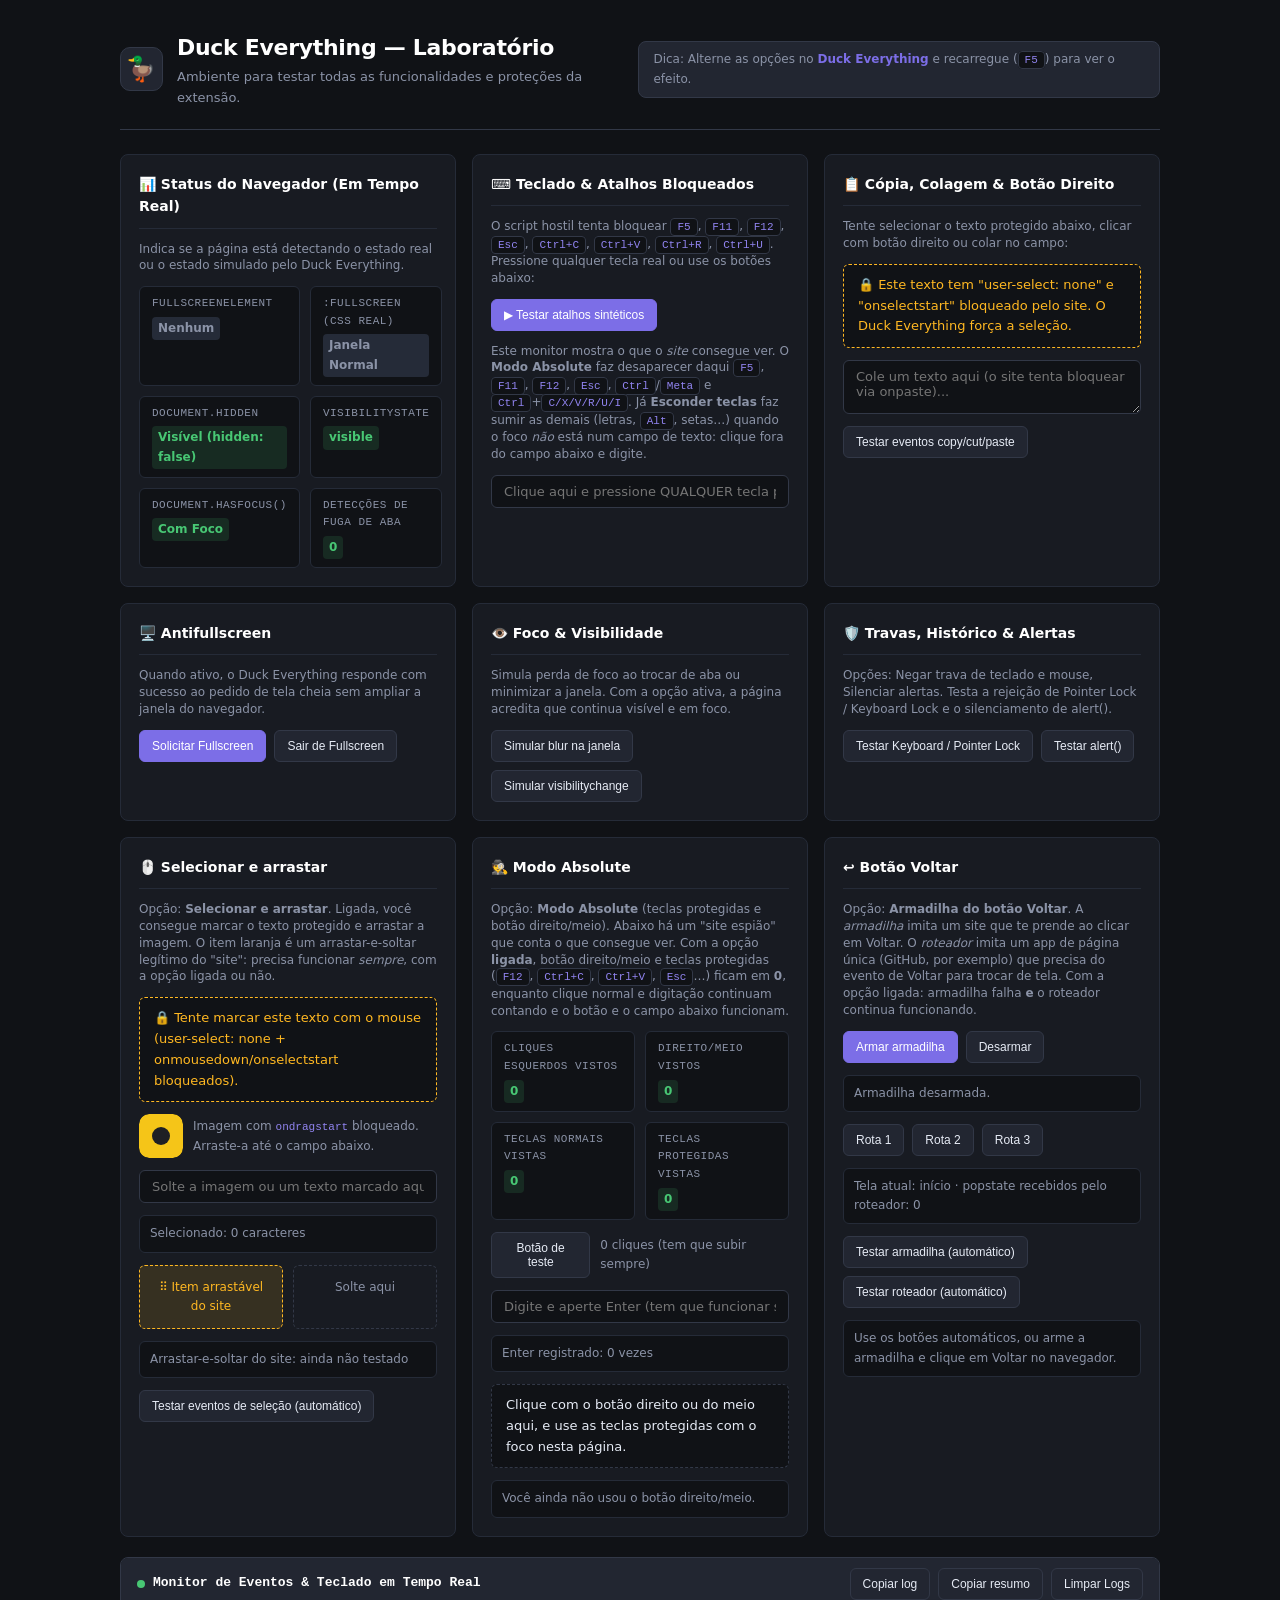
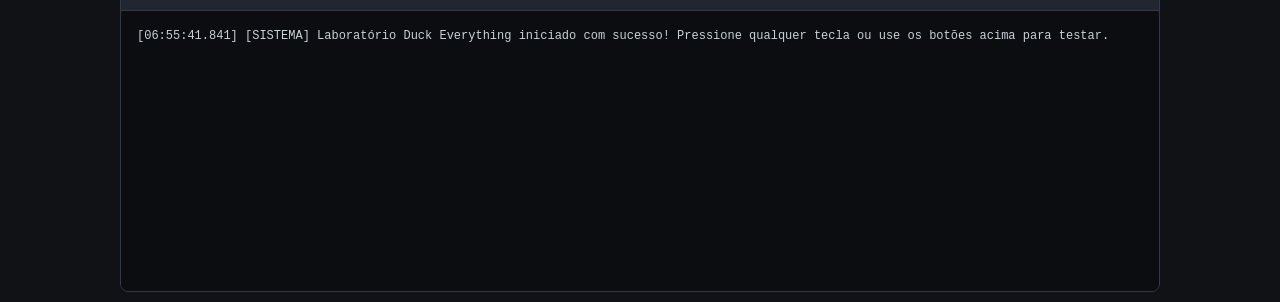
==== commit 1e249f65: "Merge copy/paste option and add keys option - Merge copy and paste into a single clipboard option, m" ====
--- a/lab/index.html
+++ b/lab/index.html
@@ -68,6 +68,7 @@
         <div class="btn-group">
           <button id="btn-check-shortcuts" class="primary">▶ Testar atalhos sintéticos</button>
         </div>
+        <p class="card-desc">Este monitor mostra o que o <em>site</em> consegue ver. O <strong>Modo Absolute</strong> faz desaparecer daqui <kbd>F5</kbd>, <kbd>F11</kbd>, <kbd>F12</kbd>, <kbd>Esc</kbd>, <kbd>Ctrl</kbd>/<kbd>Meta</kbd> e <kbd>Ctrl</kbd>+<kbd>C/X/V/R/U/I</kbd>. Já <strong>Esconder teclas</strong> faz sumir as demais (letras, <kbd>Alt</kbd>, setas…) quando o foco <em>não</em> está num campo de texto: clique fora do campo abaixo e digite.</p>
         <input type="text" placeholder="Clique aqui e pressione QUALQUER tecla para testar o log real">
       </div>
 
@@ -153,7 +154,7 @@
         <div class="card-header">
           <span class="card-title">🕵️ Modo Absolute</span>
         </div>
-        <p class="card-desc">Opção: <strong>Modo Absolute</strong>. Abaixo há um "site espião" que conta o que consegue ver. Com a opção <strong>ligada</strong>, botão direito/meio e teclas protegidas (<kbd>F12</kbd>, <kbd>Ctrl+C</kbd>, <kbd>Ctrl+V</kbd>, <kbd>Esc</kbd>…) ficam em <strong>0</strong>, enquanto clique normal e digitação continuam contando e o botão e o campo abaixo funcionam.</p>
+        <p class="card-desc">Opção: <strong>Modo Absolute</strong> (teclas protegidas e botão direito/meio). Abaixo há um "site espião" que conta o que consegue ver. Com a opção <strong>ligada</strong>, botão direito/meio e teclas protegidas (<kbd>F12</kbd>, <kbd>Ctrl+C</kbd>, <kbd>Ctrl+V</kbd>, <kbd>Esc</kbd>…) ficam em <strong>0</strong>, enquanto clique normal e digitação continuam contando e o botão e o campo abaixo funcionam.</p>
         <div class="status-grid">
           <div class="status-item"><span class="status-label">Cliques esquerdos vistos</span><span id="spy-left" class="status-badge badge-on">0</span></div>
           <div class="status-item"><span class="status-label">Direito/meio vistos</span><span id="spy-other" class="status-badge badge-on">0</span></div>
@@ -200,7 +201,11 @@
     <div class="console-card">
       <div class="console-header">
         <h3><span class="dot"></span> Monitor de Eventos & Teclado em Tempo Real</h3>
-        <button id="btn-clear-log">Limpar Logs</button>
+        <div class="console-actions">
+          <button id="btn-copy-log" title="Copia o log completo, com cabeçalho do navegador">Copiar log</button>
+          <button id="btn-copy-summary" title="Copia uma linha por evento diferente, com contagem (×N)">Copiar resumo</button>
+          <button id="btn-clear-log">Limpar Logs</button>
+        </div>
       </div>
       <pre id="log"></pre>
     </div>
@@ -221,6 +226,7 @@
     // 2. Bloqueio de Eventos de Clipboard
     ['copy', 'cut', 'paste'].forEach(function(type) {
       document.addEventListener(type, function(e) {
+        if (window.__labCopying) return; // o botão "Copiar log" do próprio lab
         e.preventDefault();
       }, false);
     });
@@ -326,12 +332,19 @@
       }, true);
 
       // 3. MONITORAMENTO DE FOCO E VISIBILIDADE
-      window.addEventListener('blur', function() {
-        appendLog('FOCO', 'Evento "blur" recebido pela janela (perdeu foco)');
+      // Em modo captura, a janela também recebe o foco dos elementos (ex.: ao clicar de um botão
+      // para outro). Só os eventos "da JANELA" indicam que o usuário saiu da aba.
+      function focusWho(e) {
+        if (e.target === window || e.target === document) return 'da JANELA';
+        var t = e.target, name = t && t.tagName ? t.tagName.toLowerCase() + (t.id ? '#' + t.id : '') : '?';
+        return 'de elemento <' + name + '> (normal)';
+      }
+      window.addEventListener('blur', function(e) {
+        appendLog('FOCO', 'Evento "blur" ' + focusWho(e) + ' (perdeu foco)');
       }, true);
 
-      window.addEventListener('focus', function() {
-        appendLog('FOCO', 'Evento "focus" recebido pela janela (ganhou foco)');
+      window.addEventListener('focus', function(e) {
+        appendLog('FOCO', 'Evento "focus" ' + focusWho(e) + ' (ganhou foco)');
       }, true);
 
       document.addEventListener('visibilitychange', function() {
@@ -580,6 +593,95 @@
         el.scrollTop = el.scrollHeight;
       }
       function set(id, text, cls) { var el = $(id); if (!el) return; el.textContent = text; if (cls !== undefined) el.className = 'result ' + cls; }
+
+
+      // ── Copiar log / resumo ──
+      // Descobre, por comportamento, quais opções estão agindo nesta página (só para diagnóstico do lab).
+      function detectOptions() {
+        var nat = function(f) { try { return /\[native code\]/.test(Function.prototype.toString.call(f)); } catch (e) { return true; } };
+        var getter = function(proto, key) { var d = Object.getOwnPropertyDescriptor(proto, key); return d && d.get; };
+        var defused = function(make) { try { var e = make(); e.preventDefault(); return !e.defaultPrevented; } catch (x) { return false; } };
+        var key = function(k) { return new KeyboardEvent('keydown', { key: k, cancelable: true }); };
+        var hiddenF12 = (function() {
+          var seen = 0, h = function() { seen++; };
+          window.addEventListener('keyup', h, true);
+          ($('abs-input') || document).dispatchEvent(new KeyboardEvent('keyup', { key: 'F12', bubbles: true, cancelable: true }));
+          window.removeEventListener('keyup', h, true);
+          return seen === 0;
+        })();
+        // "Esconder teclas": uma tecla comum fora de campos de texto some do site.
+        var hiddenKeys = (function() {
+          var seen = 0, h = function() { seen++; };
+          window.addEventListener('keyup', h, true);
+          document.body.dispatchEvent(new KeyboardEvent('keyup', { key: 'q', bubbles: true, cancelable: true }));
+          window.removeEventListener('keyup', h, true);
+          return seen === 0;
+        })();
+        var o = {
+          clipboard: defused(function() { return new Event('paste', { cancelable: true }); }),
+          context: defused(function() { return new Event('contextmenu', { cancelable: true }); }),
+          selection: defused(function() { return new Event('selectstart', { cancelable: true }); }),
+          shortcuts: defused(function() { return key('F12'); }),
+          absolute: hiddenF12,
+          keys: hiddenKeys,
+          fullscreen: !nat(Element.prototype.requestFullscreen),
+          focus: !nat(getter(Document.prototype, 'hidden')),
+          history: typeof History !== 'undefined' && !nat(History.prototype.pushState),
+          locks: !!Element.prototype.requestPointerLock && !nat(Element.prototype.requestPointerLock),
+          alerts: !nat(window.alert)
+        };
+        return Object.keys(o).map(function(k) { return k + '=' + (o[k] ? 'on' : 'off'); }).join(' ');
+      }
+      function header() {
+        var active = false;
+        try { active = Event.prototype.preventDefault.name !== 'preventDefault'; } catch (e) {}
+        return [
+          '# Duck Everything — log do laboratório',
+          '# Navegador: ' + navigator.userAgent,
+          '# Extensão ativa nesta página: ' + (active ? 'sim (preventDefault substituído)' : 'NÃO detectada'),
+          '# Opções agindo (detectadas): ' + detectOptions(),
+          '# document.hidden=' + document.hidden + ' visibilityState=' + document.visibilityState + ' hasFocus=' + document.hasFocus(),
+          '# Gerado em: ' + new Date().toLocaleString()
+        ].join('\n');
+      }
+      // Uma linha por evento diferente (ignorando a hora), com ×N e primeira→última hora.
+      function summarize(text) {
+        var seen = {}, order = [], total = 0;
+        text.split('\n').forEach(function(line) {
+          if (!line.trim()) return;
+          total++;
+          var m = line.match(/^\[(\d\d:\d\d:\d\d\.\d{3})\]\s*(.*)$/), t = m ? m[1] : '', body = m ? m[2] : line;
+          var e = seen[body];
+          if (!e) { e = seen[body] = { body: body, first: t, last: t, n: 0 }; order.push(e); }
+          e.n++; e.last = t;
+        });
+        var lines = order.map(function(e) {
+          return '[' + e.first + (e.n > 1 ? '→' + e.last : '') + '] ' + (e.n > 1 ? '×' + e.n + ' ' : '') + e.body;
+        });
+        return '# Resumo: ' + total + ' linhas, ' + order.length + ' diferentes\n' + lines.join('\n');
+      }
+      function copyText(text, button) {
+        var label = button.textContent;
+        function done(ok) {
+          button.textContent = ok ? 'Copiado ✓' : 'Falhou — selecione o log e copie';
+          setTimeout(function() { button.textContent = label; }, 1800);
+        }
+        function fallback() {
+          var ta = document.createElement('textarea');
+          ta.value = text; ta.style.cssText = 'position:fixed;left:-9999px;top:0';
+          document.body.appendChild(ta); ta.select();
+          window.__labCopying = true;
+          var ok = false;
+          try { ok = document.execCommand('copy'); } catch (e) {}
+          window.__labCopying = false; ta.remove(); done(ok);
+        }
+        window.__labCopying = true;
+        if (navigator.clipboard && navigator.clipboard.writeText) {
+          navigator.clipboard.writeText(text).then(function() { window.__labCopying = false; done(true); }, function() { window.__labCopying = false; fallback(); });
+        } else { window.__labCopying = false; fallback(); }
+      }
+      $('btn-copy-log').onclick = function() { copyText(header() + '\n\n' + ($('log').textContent || '(vazio)'), this); };
+      $('btn-copy-summary').onclick = function() { copyText(header() + '\n\n' + summarize($('log').textContent || ''), this); };
 
       // ── Selecionar e arrastar ──
       document.addEventListener('selectionchange', function() {
--- a/lab/lab.css
+++ b/lab/lab.css
@@ -315,3 +315,5 @@
 .dnd-item { background: var(--yellow-dim); color: var(--yellow); border-color: var(--yellow); cursor: grab; }
 .dnd-zone { color: var(--text-muted); }
 code { font-family: monospace; font-size: 11px; color: var(--accent-hover); }
+
+.console-actions { display: flex; gap: 8px; }
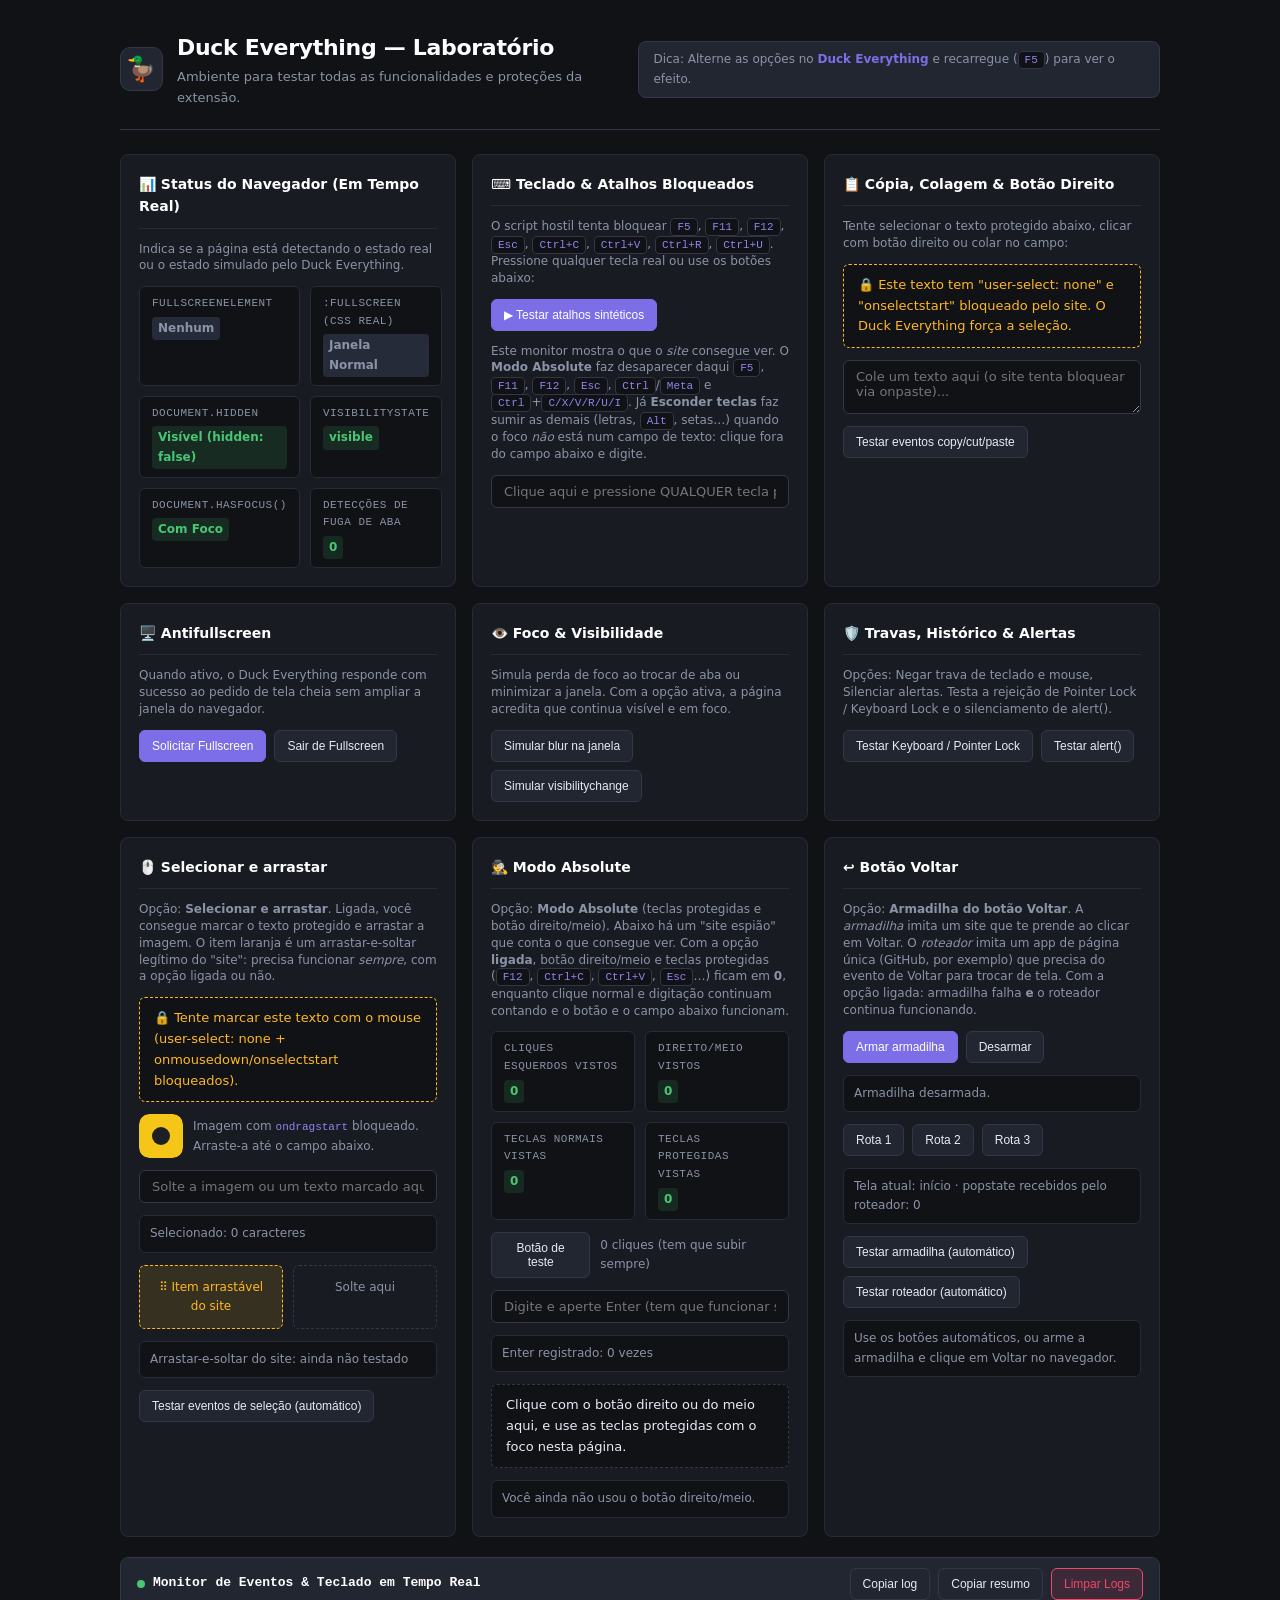
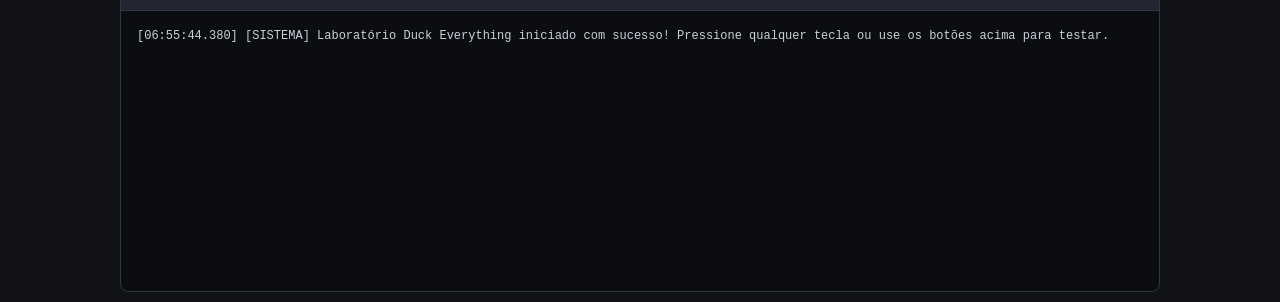
==== commit 36a2b817: "Fix enabling default-off options and make "keys" on by default - seed.js holds the defaults and only" ====
--- a/lab/index.html
+++ b/lab/index.html
@@ -204,7 +204,7 @@
         <div class="console-actions">
           <button id="btn-copy-log" title="Copia o log completo, com cabeçalho do navegador">Copiar log</button>
           <button id="btn-copy-summary" title="Copia uma linha por evento diferente, com contagem (×N)">Copiar resumo</button>
-          <button id="btn-clear-log">Limpar Logs</button>
+          <button id="btn-clear-log" class="danger">Limpar Logs</button>
         </div>
       </div>
       <pre id="log"></pre>
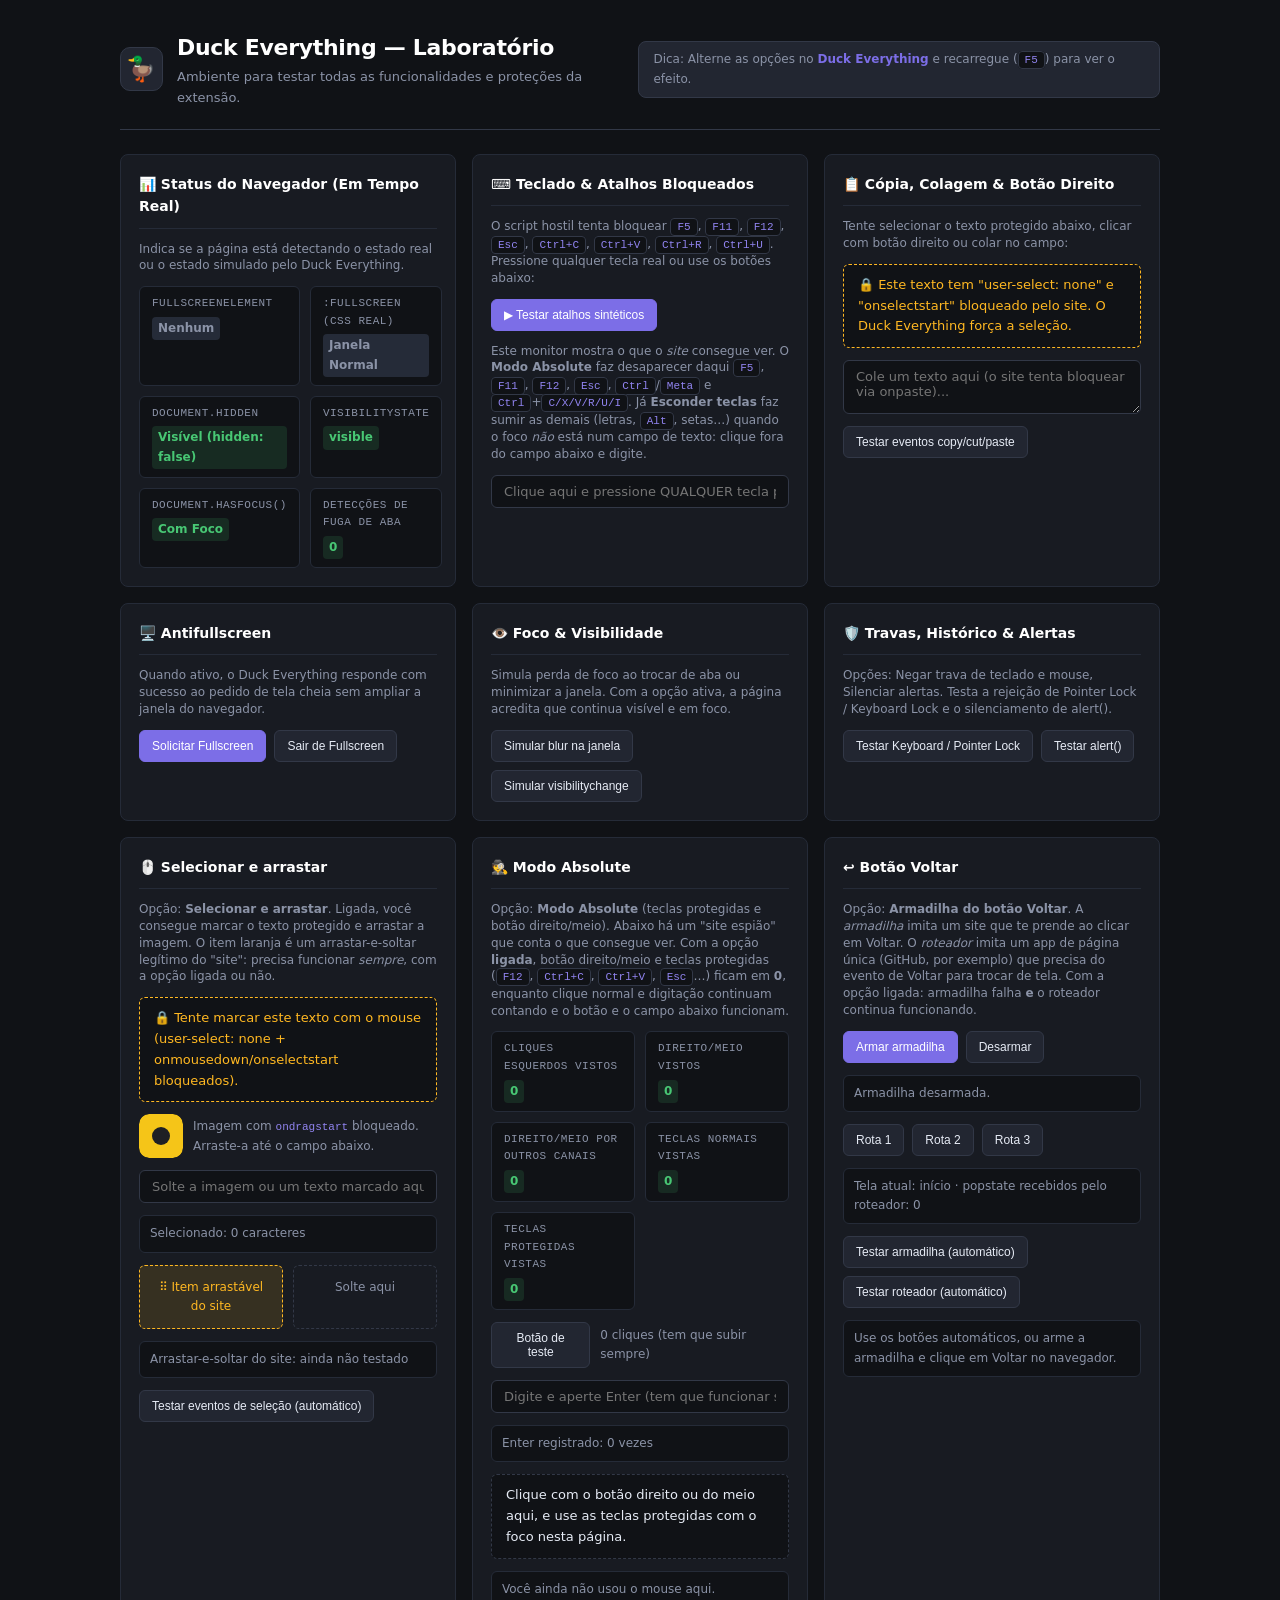
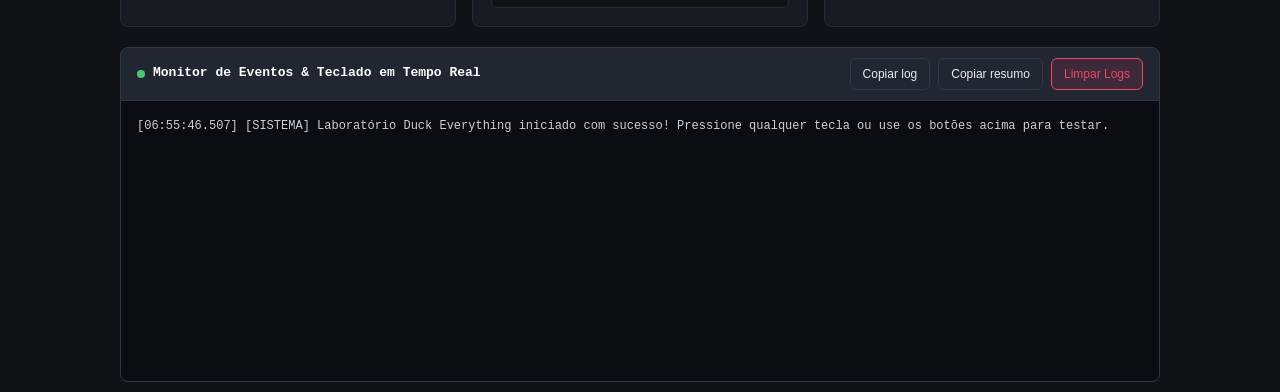
==== commit 39343fa6: "Absolute mode: hide right/middle button from every mouse and pointer channel Absolute only hid mouse" ====
--- a/lab/index.html
+++ b/lab/index.html
@@ -158,6 +158,7 @@
         <div class="status-grid">
           <div class="status-item"><span class="status-label">Cliques esquerdos vistos</span><span id="spy-left" class="status-badge badge-on">0</span></div>
           <div class="status-item"><span class="status-label">Direito/meio vistos</span><span id="spy-other" class="status-badge badge-on">0</span></div>
+          <div class="status-item"><span class="status-label">Direito/meio por outros canais</span><span id="spy-chan" class="status-badge badge-on">0</span></div>
           <div class="status-item"><span class="status-label">Teclas normais vistas</span><span id="spy-keys" class="status-badge badge-on">0</span></div>
           <div class="status-item"><span class="status-label">Teclas protegidas vistas</span><span id="spy-prot" class="status-badge badge-on">0</span></div>
         </div>
@@ -168,7 +169,7 @@
         <input type="text" id="abs-input" placeholder="Digite e aperte Enter (tem que funcionar sempre)">
         <div class="result" id="abs-input-count">Enter registrado: 0 vezes</div>
         <div class="protected-box" id="abs-pad" style="user-select:text;color:var(--text-main);border-color:var(--border)">Clique com o botão direito ou do meio aqui, e use as teclas protegidas com o foco nesta página.</div>
-        <div class="result" id="abs-verdict">Você ainda não usou o botão direito/meio.</div>
+        <div class="result" id="abs-verdict">Você ainda não usou o mouse aqui.</div>
       </div>
 
       <!-- 9. Botão Voltar -->
@@ -711,20 +712,26 @@
       };
 
       // ── Modo Absolute: o "site espião" ──
-      var spy = { left: 0, other: 0, keys: 0, prot: 0 }, real = { other: 0 }, enters = 0, btnClicks = 0;
+      var spy = { left: 0, other: 0, chan: 0, keys: 0, prot: 0 }, enters = 0, btnClicks = 0;
       function isProtected(e) {
         var k = (e.key || '').toLowerCase(), m = e.ctrlKey || e.metaKey;
         return ['f5', 'f11', 'f12', 'escape'].indexOf(k) > -1 || (m && ['c', 'x', 'v', 'r', 'u', 'i'].indexOf(k) > -1);
       }
       function refresh() {
-        set('spy-left', spy.left); set('spy-other', spy.other); set('spy-keys', spy.keys); set('spy-prot', spy.prot);
-        ['spy-other', 'spy-prot'].forEach(function(id) { $(id).className = 'status-badge ' + (Number($(id).textContent) > 0 ? 'badge-warn' : 'badge-on'); });
-        if (real.other === 0) set('abs-verdict', 'Você ainda não usou o botão direito/meio.', '');
-        else if (spy.other === 0) set('abs-verdict', '✅ Você clicou ' + real.other + 'x com direito/meio e o site não viu nenhum (Modo Absolute ativo).', 'ok');
-        else set('abs-verdict', '👀 Você clicou ' + real.other + 'x com direito/meio e o site viu ' + spy.other + ' (Modo Absolute desligado).', 'warn');
-      }
-      // pointerdown não é tocado pela extensão: serve de "verdade" do que você realmente fez.
-      window.addEventListener('pointerdown', function(e) { if (e.button !== 0) { real.other++; refresh(); } }, true);
+        set('spy-left', spy.left); set('spy-other', spy.other); set('spy-chan', spy.chan); set('spy-keys', spy.keys); set('spy-prot', spy.prot);
+        ['spy-other', 'spy-chan', 'spy-prot'].forEach(function(id) { $(id).className = 'status-badge ' + (Number($(id).textContent) > 0 ? 'badge-warn' : 'badge-on'); });
+        var seen = spy.other + spy.chan;
+        if (seen > 0) set('abs-verdict', '👀 O site viu ' + seen + ' eventos de botão direito/meio (Modo Absolute desligado).', 'warn');
+        else if (spy.left > 0) set('abs-verdict', '✅ O site não viu nenhum botão direito/meio. Se você clicou com eles, o Modo Absolute escondeu.', 'ok');
+        else set('abs-verdict', 'Você ainda não usou o mouse aqui.', '');
+      }
+      // Outros jeitos de um site perceber direito/meio: ponteiro, menu de contexto, auxclick e botão segurado no movimento.
+      ['pointerdown', 'pointerup', 'auxclick', 'contextmenu'].forEach(function(type) {
+        window.addEventListener(type, function(e) { if (type === 'contextmenu' || e.button > 0) { spy.chan++; refresh(); } }, true);
+      });
+      ['mousemove', 'pointermove'].forEach(function(type) {
+        window.addEventListener(type, function(e) { if ((e.buttons & ~1) > 0) { spy.chan++; refresh(); } }, true);
+      });
       window.addEventListener('mousedown', function(e) { if (e.button === 0) spy.left++; else spy.other++; refresh(); }, true);
       window.addEventListener('keydown', function(e) { if (isProtected(e)) spy.prot++; else spy.keys++; refresh(); }, true);
       $('abs-button').onclick = function() { btnClicks++; set('abs-button-count', btnClicks + ' cliques (tem que subir sempre)'); };
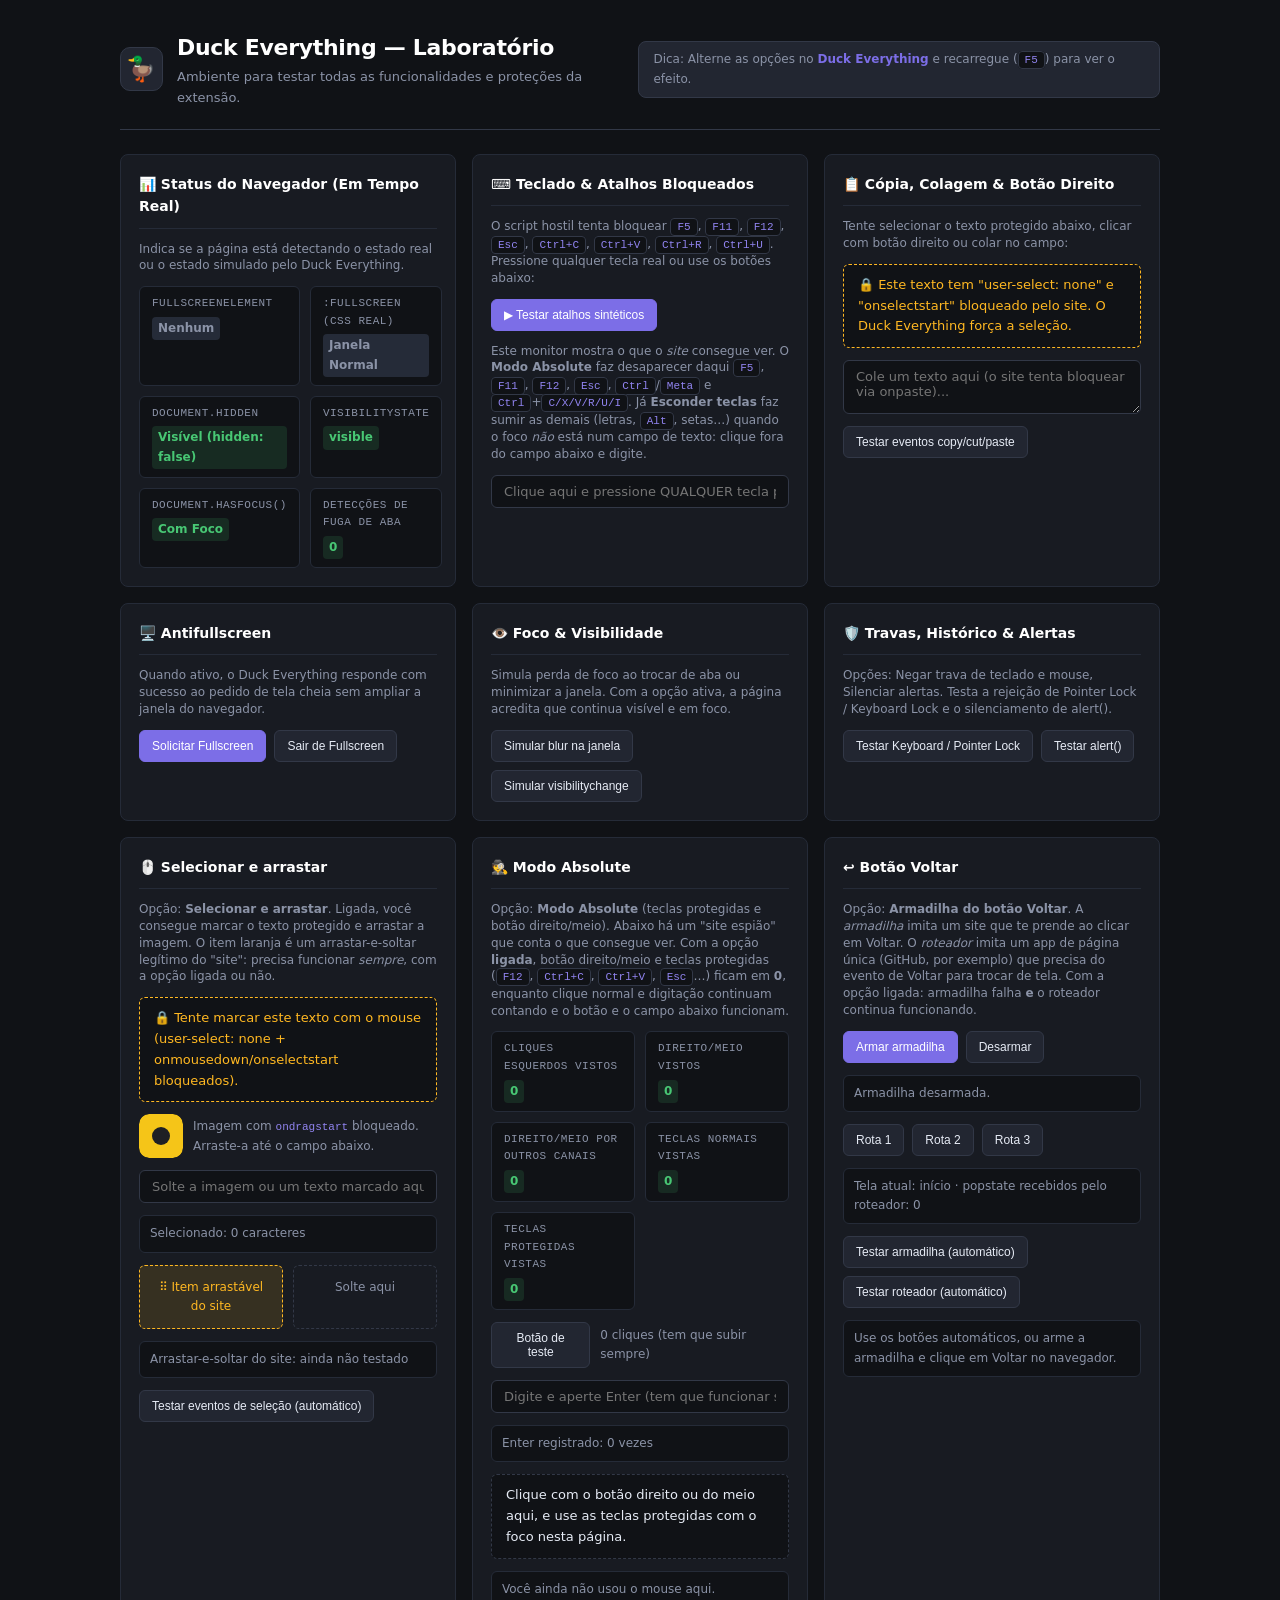
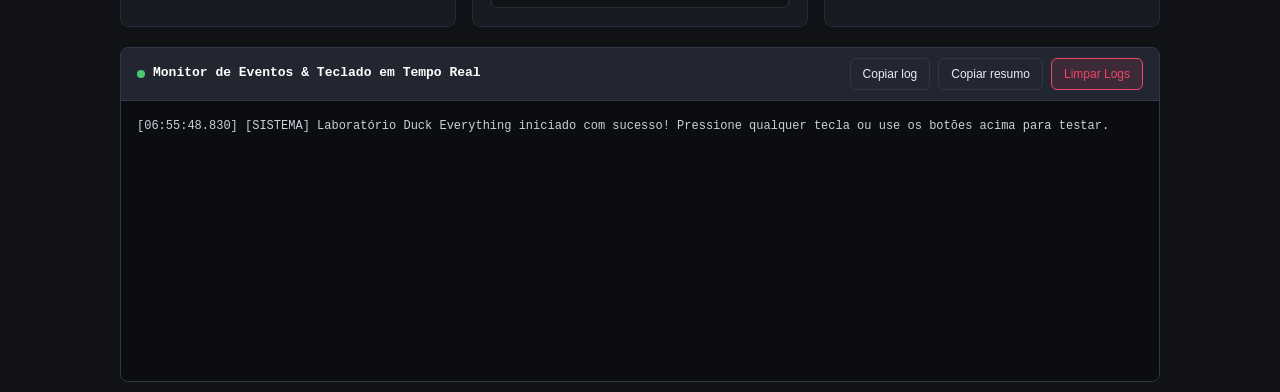
==== commit 3a19dcdf: "Defeat anti-DevTools key blocking (returnValue, DevTools shortcuts) - Sites could still block F12 wi" ====
--- a/lab/index.html
+++ b/lab/index.html
@@ -253,6 +253,9 @@
       if ((e.ctrlKey || e.metaKey) && key === 'v') e.preventDefault();
       if ((e.ctrlKey || e.metaKey) && key === 'u') e.preventDefault();
       if (e.key === 'F12' || ((e.ctrlKey || e.metaKey) && e.shiftKey && key === 'i')) e.preventDefault();
+      // Anti-DevTools: F12 também pelo jeito antigo (returnValue), e os atalhos Ctrl+Shift+J/K/C/E/M.
+      if (e.key === 'F12') e.returnValue = false;
+      if ((e.ctrlKey || e.metaKey) && e.shiftKey && ['KeyJ', 'KeyK', 'KeyC', 'KeyE', 'KeyM'].indexOf(e.code) > -1) e.returnValue = false;
       if (e.key === 'F11') e.preventDefault();
       if (e.key === 'Escape' || e.key === 'Esc') e.preventDefault();
     }, false);
@@ -313,7 +316,7 @@
         } catch (err) {
           console.error(err);
         }
-      }, true);
+      }, false); // na volta (bubble) da janela: o site já rodou os bloqueios e defaultPrevented mostra o resultado final
 
       // 2. MONITORAMENTO DE CLIPBOARD E MOUSE
       ['copy', 'cut', 'paste'].forEach(function(type) {
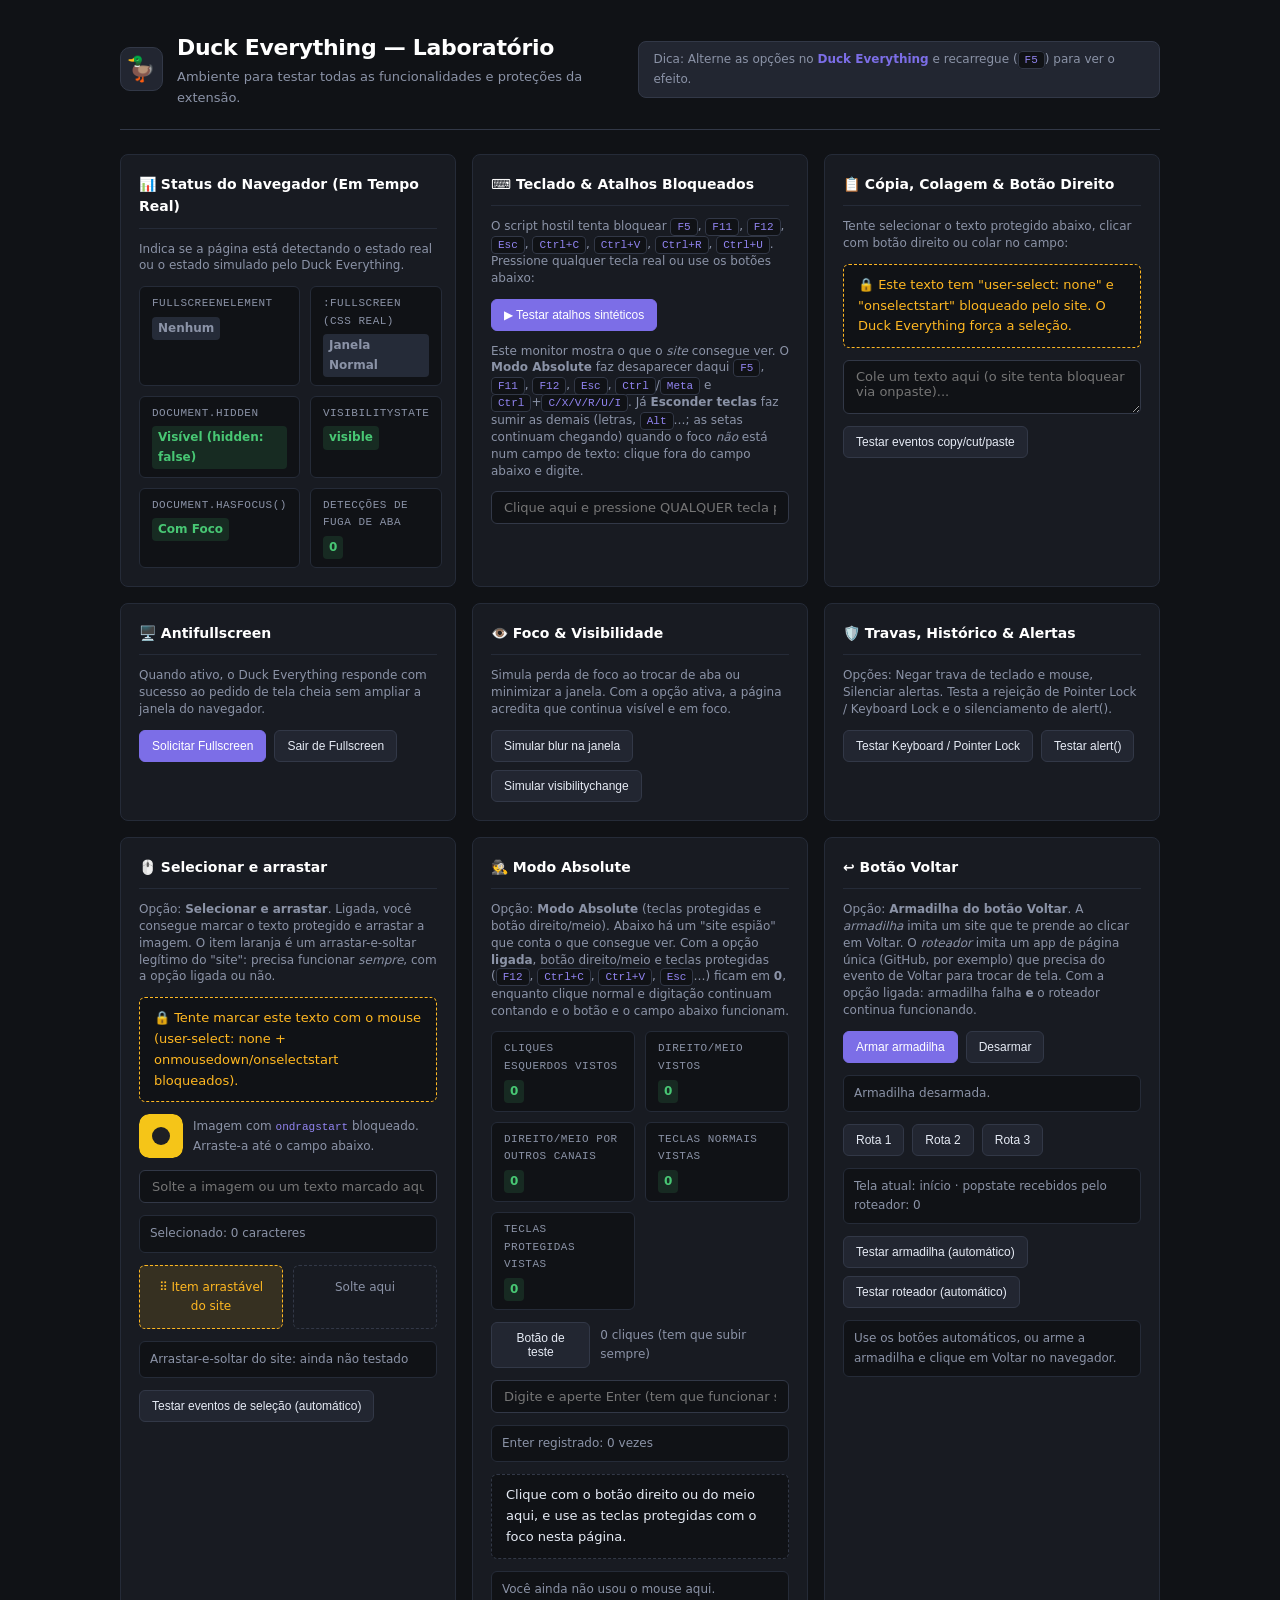
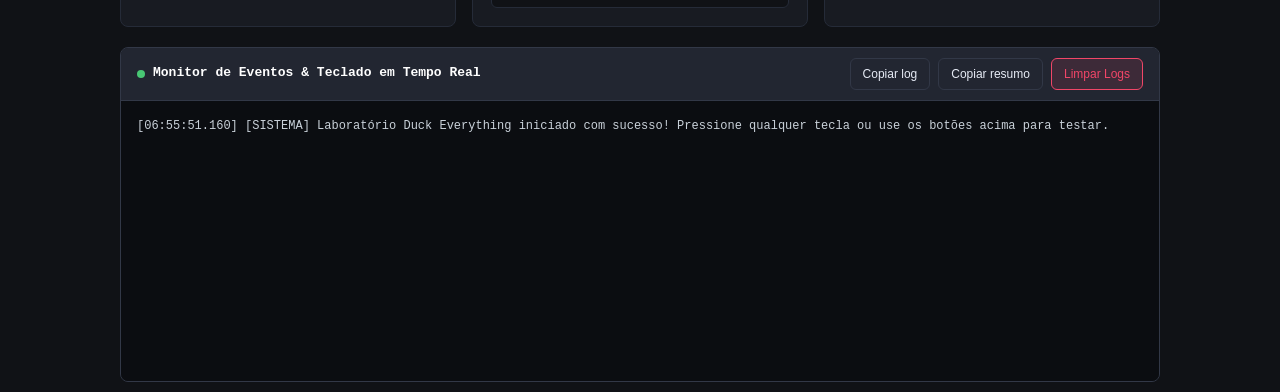
==== commit 8e4deb5c: "Never hide arrow keys with "Esconder teclas" Arrow keys are used for scrolling and navigation and no" ====
--- a/lab/index.html
+++ b/lab/index.html
@@ -68,7 +68,7 @@
         <div class="btn-group">
           <button id="btn-check-shortcuts" class="primary">▶ Testar atalhos sintéticos</button>
         </div>
-        <p class="card-desc">Este monitor mostra o que o <em>site</em> consegue ver. O <strong>Modo Absolute</strong> faz desaparecer daqui <kbd>F5</kbd>, <kbd>F11</kbd>, <kbd>F12</kbd>, <kbd>Esc</kbd>, <kbd>Ctrl</kbd>/<kbd>Meta</kbd> e <kbd>Ctrl</kbd>+<kbd>C/X/V/R/U/I</kbd>. Já <strong>Esconder teclas</strong> faz sumir as demais (letras, <kbd>Alt</kbd>, setas…) quando o foco <em>não</em> está num campo de texto: clique fora do campo abaixo e digite.</p>
+        <p class="card-desc">Este monitor mostra o que o <em>site</em> consegue ver. O <strong>Modo Absolute</strong> faz desaparecer daqui <kbd>F5</kbd>, <kbd>F11</kbd>, <kbd>F12</kbd>, <kbd>Esc</kbd>, <kbd>Ctrl</kbd>/<kbd>Meta</kbd> e <kbd>Ctrl</kbd>+<kbd>C/X/V/R/U/I</kbd>. Já <strong>Esconder teclas</strong> faz sumir as demais (letras, <kbd>Alt</kbd>…; as setas continuam chegando) quando o foco <em>não</em> está num campo de texto: clique fora do campo abaixo e digite.</p>
         <input type="text" placeholder="Clique aqui e pressione QUALQUER tecla para testar o log real">
       </div>
 
